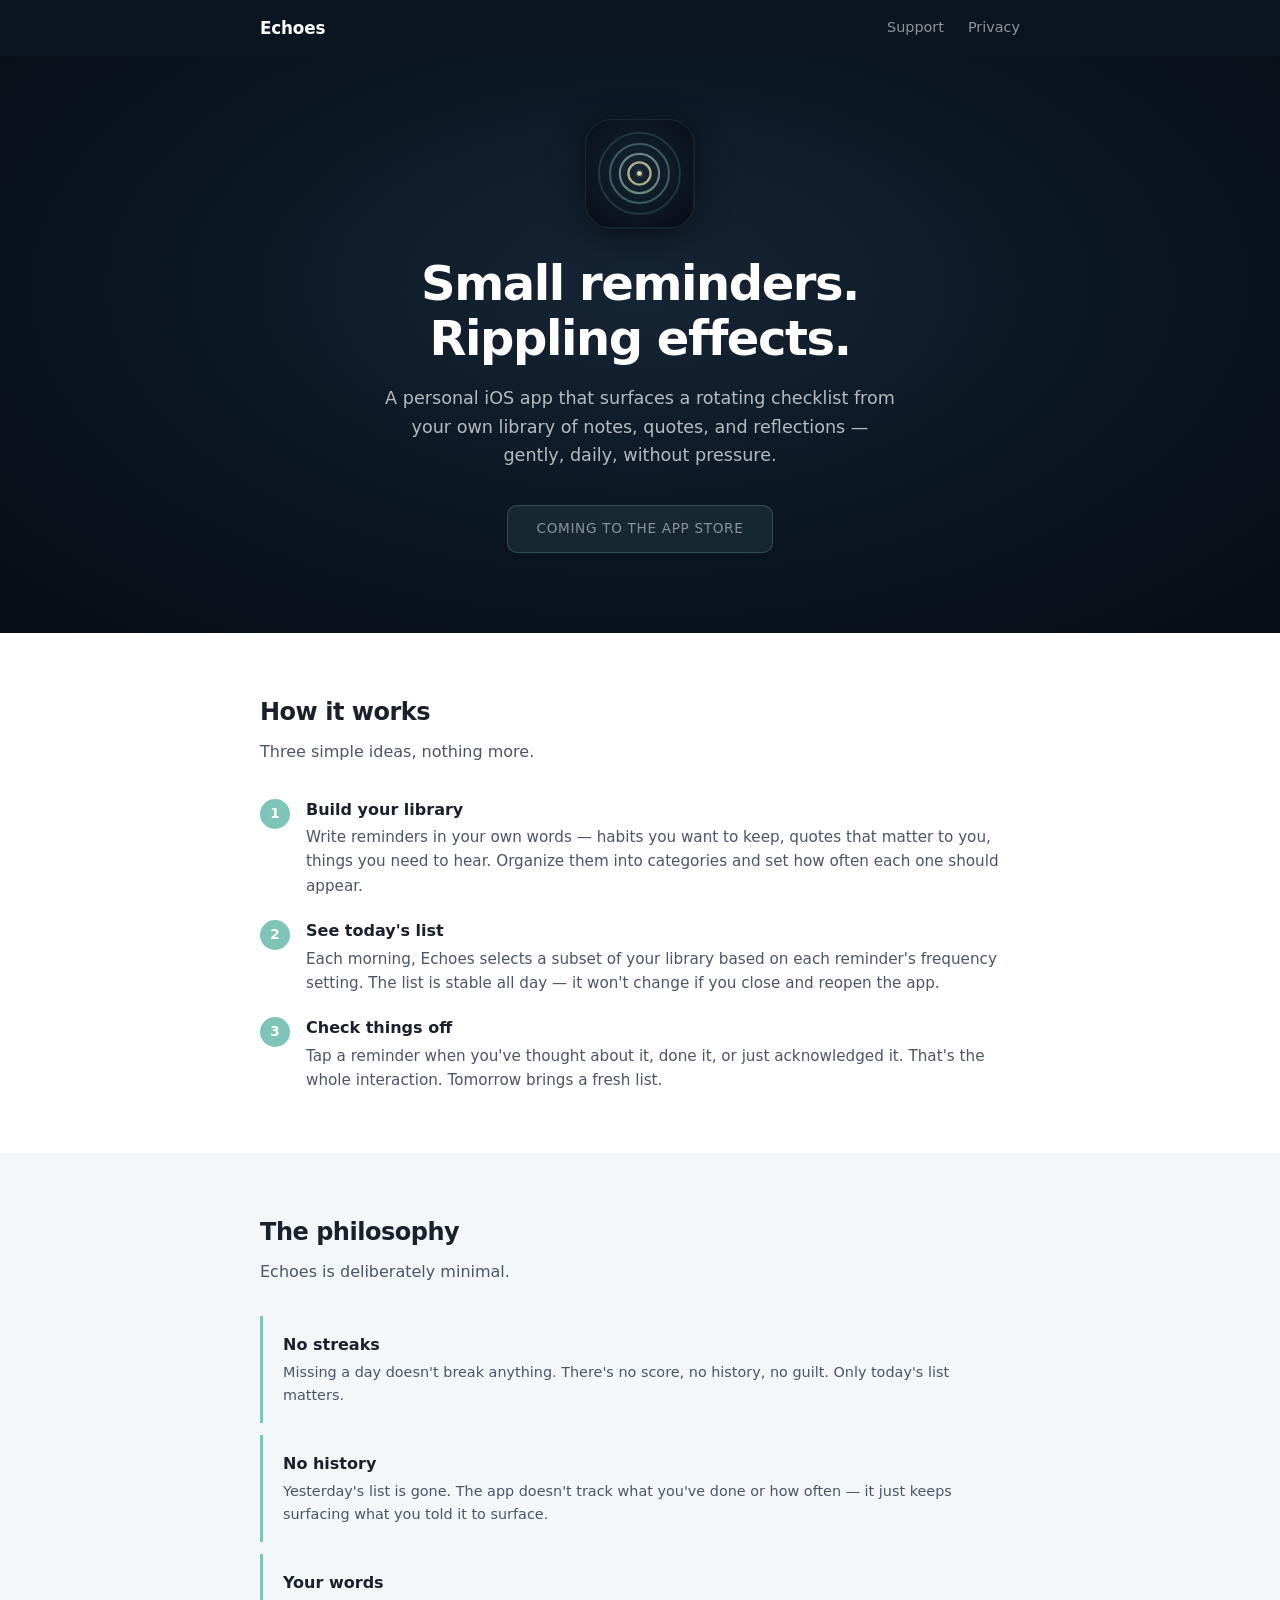
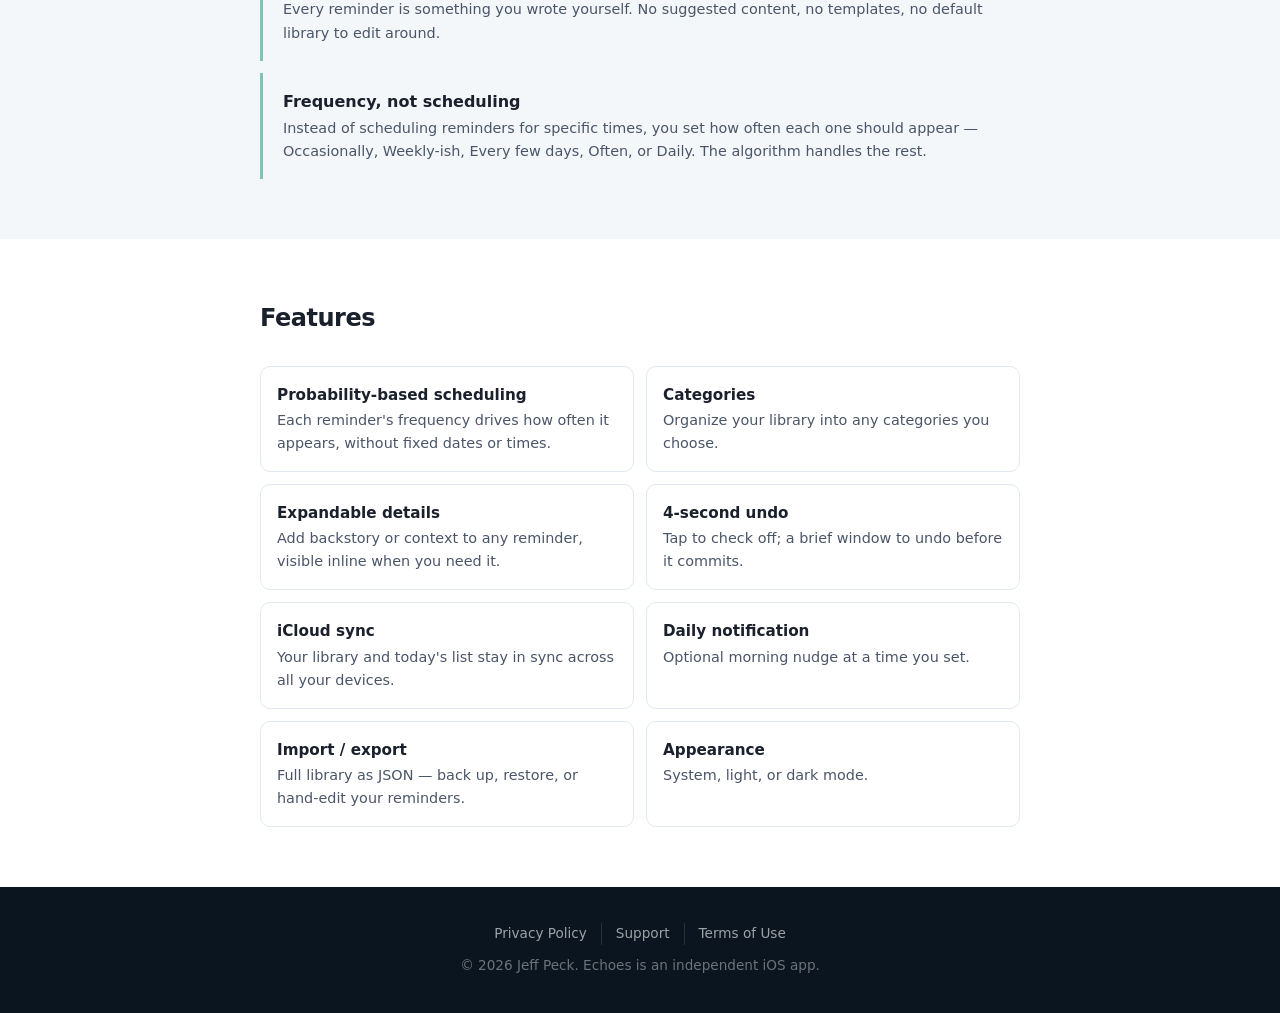
==== index.html @ 1e73c212 "Add icon; update palette to match icon colors" ====
<!DOCTYPE html>
<html lang="en">
<head>
    <meta charset="UTF-8">
    <meta name="viewport" content="width=device-width, initial-scale=1.0">
    <title>Echoes — Daily Reminders</title>
    <meta name="description" content="A personal iOS reminder app that surfaces a rotating checklist from your own library of notes, quotes, and reflections.">
    <link rel="icon" href="icon.svg" type="image/svg+xml">
    <link rel="stylesheet" href="style.css">
</head>
<body>

<nav class="site-nav">
    <div class="site-nav-inner">
        <a href="." class="logo">Echoes</a>
        <div class="nav-links">
            <a href="support/">Support</a>
            <a href="privacy/">Privacy</a>
        </div>
    </div>
</nav>

<div class="hero">
    <img src="icon.svg" alt="Echoes" class="hero-icon">
    <h1>Small reminders.<br>Rippling effects.</h1>
    <p>A personal iOS app that surfaces a rotating checklist from your own library of notes, quotes, and reflections — gently, daily, without pressure.</p>
    <span class="badge-placeholder">Coming to the App Store</span>
</div>

<div class="section">
    <div class="section-inner">
        <h2>How it works</h2>
        <p class="lead">Three simple ideas, nothing more.</p>
        <div class="steps">
            <div class="step">
                <div class="step-num">1</div>
                <div class="step-body">
                    <h3>Build your library</h3>
                    <p>Write reminders in your own words — habits you want to keep, quotes that matter to you, things you need to hear. Organize them into categories and set how often each one should appear.</p>
                </div>
            </div>
            <div class="step">
                <div class="step-num">2</div>
                <div class="step-body">
                    <h3>See today's list</h3>
                    <p>Each morning, Echoes selects a subset of your library based on each reminder's frequency setting. The list is stable all day — it won't change if you close and reopen the app.</p>
                </div>
            </div>
            <div class="step">
                <div class="step-num">3</div>
                <div class="step-body">
                    <h3>Check things off</h3>
                    <p>Tap a reminder when you've thought about it, done it, or just acknowledged it. That's the whole interaction. Tomorrow brings a fresh list.</p>
                </div>
            </div>
        </div>
    </div>
</div>

<div class="section section-alt">
    <div class="section-inner">
        <h2>The philosophy</h2>
        <p class="lead">Echoes is deliberately minimal.</p>
        <div class="principles">
            <div class="principle">
                <h3>No streaks</h3>
                <p>Missing a day doesn't break anything. There's no score, no history, no guilt. Only today's list matters.</p>
            </div>
            <div class="principle">
                <h3>No history</h3>
                <p>Yesterday's list is gone. The app doesn't track what you've done or how often — it just keeps surfacing what you told it to surface.</p>
            </div>
            <div class="principle">
                <h3>Your words</h3>
                <p>Every reminder is something you wrote yourself. No suggested content, no templates, no default library to edit around.</p>
            </div>
            <div class="principle">
                <h3>Frequency, not scheduling</h3>
                <p>Instead of scheduling reminders for specific times, you set how often each one should appear — Occasionally, Weekly-ish, Every few days, Often, or Daily. The algorithm handles the rest.</p>
            </div>
        </div>
    </div>
</div>

<div class="section">
    <div class="section-inner">
        <h2>Features</h2>
        <ul class="features">
            <li><strong>Probability-based scheduling</strong>Each reminder's frequency drives how often it appears, without fixed dates or times.</li>
            <li><strong>Categories</strong>Organize your library into any categories you choose.</li>
            <li><strong>Expandable details</strong>Add backstory or context to any reminder, visible inline when you need it.</li>
            <li><strong>4-second undo</strong>Tap to check off; a brief window to undo before it commits.</li>
            <li><strong>iCloud sync</strong>Your library and today's list stay in sync across all your devices.</li>
            <li><strong>Daily notification</strong>Optional morning nudge at a time you set.</li>
            <li><strong>Import / export</strong>Full library as JSON — back up, restore, or hand-edit your reminders.</li>
            <li><strong>Appearance</strong>System, light, or dark mode.</li>
        </ul>
    </div>
</div>

<footer>
    <div class="footer-links">
        <a href="privacy/">Privacy Policy</a>
        <a href="support/">Support</a>
        <a href="terms/">Terms of Use</a>
    </div>
    <p>&copy; 2026 Jeff Peck. Echoes is an independent iOS app.</p>
</footer>

</body>
</html>
---- style.css ----
*, *::before, *::after { box-sizing: border-box; margin: 0; padding: 0; }

:root {
    --bg: #ffffff;
    --bg-alt: #f4f7fa;
    --header-bg: #0a1520;
    --accent: #7EC4B8;
    --accent-dark: #5AADA0;
    --gold: #C8B87A;
    --text: #1a202c;
    --text-light: #4a5568;
    --text-muted: #718096;
    --border: #e2e8f0;
    --max-width: 760px;
}

body {
    font-family: -apple-system, BlinkMacSystemFont, 'Segoe UI', system-ui, sans-serif;
    color: var(--text);
    background: var(--bg);
    line-height: 1.6;
}

a { color: var(--accent-dark); text-decoration: none; }
a:hover { text-decoration: underline; }

/* Nav */
.site-nav {
    background: var(--header-bg);
    padding: 0 20px;
}
.site-nav-inner {
    display: flex;
    justify-content: space-between;
    align-items: center;
    max-width: var(--max-width);
    margin: 0 auto;
    height: 56px;
}
.site-nav .logo {
    color: #fff;
    font-weight: 700;
    font-size: 1.05rem;
    letter-spacing: -0.01em;
}
.site-nav .logo:hover { text-decoration: none; }
.nav-links { display: flex; gap: 24px; }
.nav-links a { color: rgba(255,255,255,0.55); font-size: 0.9rem; }
.nav-links a:hover { color: #fff; text-decoration: none; }

/* Hero */
.hero {
    background: radial-gradient(ellipse at 50% 40%, #162535 0%, #0a1520 55%, #070D16 100%);
    padding: 64px 20px 80px;
    text-align: center;
    color: #fff;
}
.hero-icon {
    width: 108px;
    height: 108px;
    border-radius: 24%;
    display: block;
    margin: 0 auto 28px;
    box-shadow: 0 8px 32px rgba(0,0,0,0.5), 0 0 0 1px rgba(126,196,184,0.12);
}
.hero h1 {
    font-size: clamp(2rem, 5vw, 3rem);
    font-weight: 800;
    line-height: 1.15;
    letter-spacing: -0.03em;
    margin-bottom: 18px;
}
.hero p {
    font-size: 1.1rem;
    color: rgba(255,255,255,0.7);
    max-width: 520px;
    margin: 0 auto 36px;
}
.badge-placeholder {
    display: inline-block;
    background: rgba(126,196,184,0.1);
    border: 1px solid rgba(126,196,184,0.25);
    border-radius: 10px;
    padding: 12px 28px;
    color: rgba(255,255,255,0.5);
    font-size: 0.85rem;
    letter-spacing: 0.05em;
    text-transform: uppercase;
}

/* Sections */
.section { padding: 60px 20px; }
.section-alt { background: var(--bg-alt); }
.section-inner { max-width: var(--max-width); margin: 0 auto; }
.section h2 {
    font-size: 1.5rem;
    font-weight: 700;
    letter-spacing: -0.02em;
    margin-bottom: 8px;
}
.section .lead {
    color: var(--text-light);
    margin-bottom: 32px;
    max-width: 540px;
}

/* Steps */
.steps { display: flex; flex-direction: column; gap: 20px; }
.step { display: flex; gap: 16px; align-items: flex-start; }
.step-num {
    flex-shrink: 0;
    width: 30px;
    height: 30px;
    border-radius: 50%;
    background: var(--accent);
    color: #fff;
    display: flex;
    align-items: center;
    justify-content: center;
    font-weight: 700;
    font-size: 0.85rem;
    margin-top: 2px;
}
.step-body h3 { font-size: 1rem; font-weight: 600; margin-bottom: 3px; }
.step-body p { color: var(--text-light); font-size: 0.95rem; margin: 0; }

/* Features grid */
.features {
    list-style: none;
    display: grid;
    grid-template-columns: 1fr 1fr;
    gap: 12px;
    margin-top: 28px;
}
@media (max-width: 500px) { .features { grid-template-columns: 1fr; } }
.features li {
    padding: 16px;
    background: var(--bg);
    border: 1px solid var(--border);
    border-radius: 10px;
    font-size: 0.9rem;
    color: var(--text-light);
}
.features li strong { display: block; color: var(--text); margin-bottom: 2px; font-size: 0.95rem; }

/* Principles */
.principles { display: flex; flex-direction: column; gap: 12px; margin-top: 28px; }
.principle {
    padding: 16px 20px;
    border-left: 3px solid var(--accent);
    background: var(--bg);
    border-radius: 0 8px 8px 0;
}
.section-alt .principle { background: var(--bg-alt); }
.principle h3 { font-size: 1rem; font-weight: 600; margin-bottom: 3px; }
.principle p { margin: 0; color: var(--text-light); font-size: 0.9rem; }

/* Footer */
footer {
    background: var(--header-bg);
    color: rgba(255,255,255,0.4);
    padding: 36px 20px;
    text-align: center;
    font-size: 0.85rem;
}
.footer-links { margin-bottom: 10px; display: flex; justify-content: center; flex-wrap: wrap; gap: 0; }
.footer-links a { color: rgba(255,255,255,0.6); padding: 0 14px; }
.footer-links a + a { border-left: 1px solid rgba(255,255,255,0.12); }
.footer-links a:hover { color: #fff; text-decoration: none; }

/* Prose (privacy / support / terms pages) */
.prose {
    max-width: var(--max-width);
    margin: 0 auto;
    padding: 52px 20px 64px;
}
.prose h1 {
    font-size: 2rem;
    font-weight: 800;
    letter-spacing: -0.03em;
    margin-bottom: 6px;
}
.prose .meta {
    color: var(--text-muted);
    font-size: 0.875rem;
    margin-bottom: 44px;
    padding-bottom: 20px;
    border-bottom: 1px solid var(--border);
}
.prose h2 {
    font-size: 1.15rem;
    font-weight: 700;
    margin: 36px 0 10px;
    letter-spacing: -0.01em;
}
.prose p { color: var(--text-light); margin-bottom: 14px; }
.prose ul {
    color: var(--text-light);
    padding-left: 22px;
    margin-bottom: 14px;
}
.prose li { margin-bottom: 6px; }
.prose a { color: var(--accent-dark); }
.prose strong { color: var(--text); }
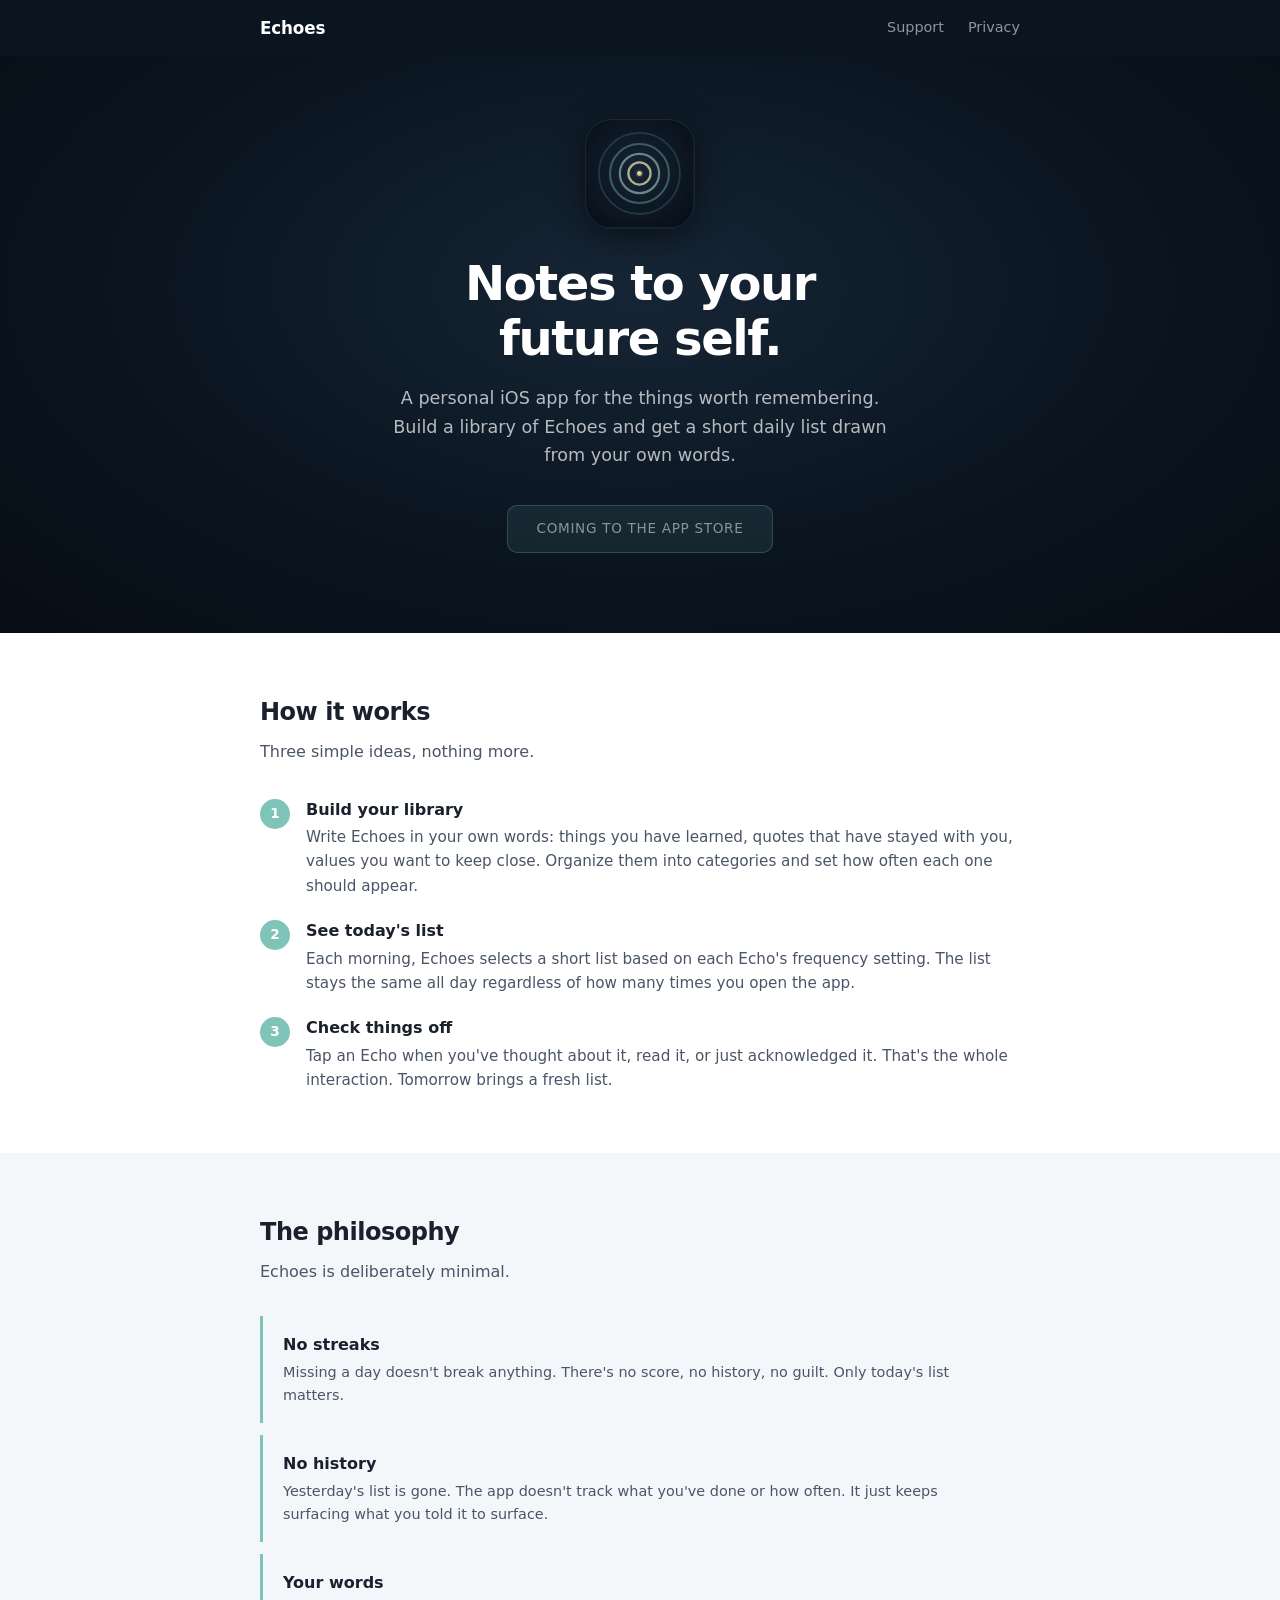
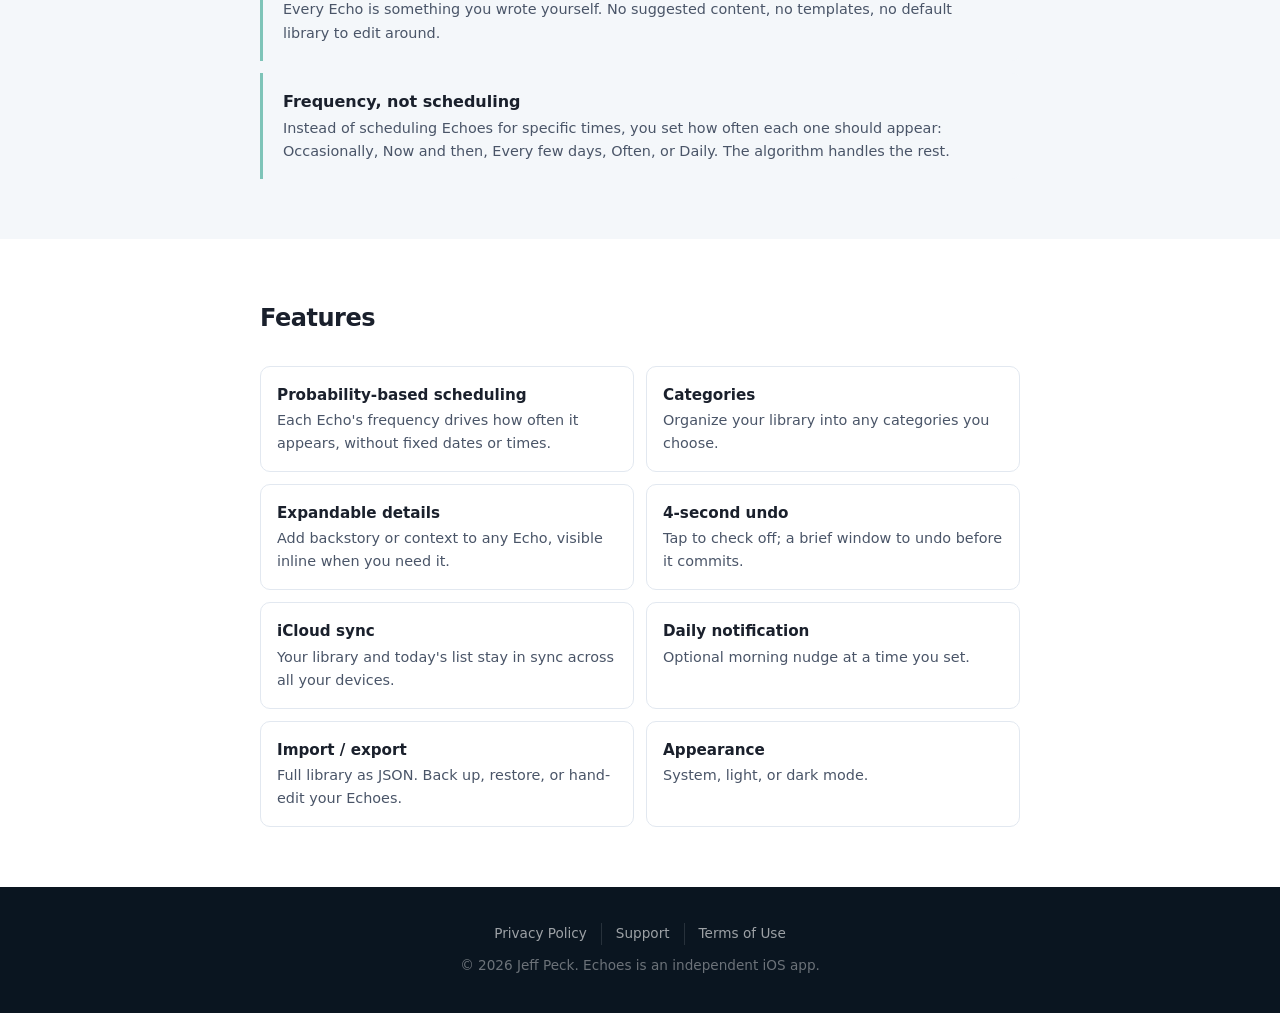
==== commit b97ae96c: "copy: update terminology and voice throughout site Renames Reminder/Reminders to Echo/Echoes across " ====
--- a/index.html
+++ b/index.html
@@ -3,8 +3,8 @@
 <head>
     <meta charset="UTF-8">
     <meta name="viewport" content="width=device-width, initial-scale=1.0">
-    <title>Echoes — Daily Reminders</title>
-    <meta name="description" content="A personal iOS reminder app that surfaces a rotating checklist from your own library of notes, quotes, and reflections.">
+    <title>Echoes for iOS</title>
+    <meta name="description" content="A personal iOS app for the things worth remembering. Build a library of Echoes and get a short daily list drawn from your own words.">
     <link rel="icon" href="icon.svg" type="image/svg+xml">
     <link rel="stylesheet" href="style.css">
 </head>
@@ -21,9 +21,9 @@
 </nav>
 
 <div class="hero">
-    <img src="icon.svg" alt="Echoes" class="hero-icon">
-    <h1>Small reminders.<br>Rippling effects.</h1>
-    <p>A personal iOS app that surfaces a rotating checklist from your own library of notes, quotes, and reflections — gently, daily, without pressure.</p>
+    <img src="icon.svg" alt="Echoes" class="hero-icon" width="108" height="108">
+    <h1>Notes to your<br>future self.</h1>
+    <p>A personal iOS app for the things worth remembering. Build a library of Echoes and get a short daily list drawn from your own words.</p>
     <span class="badge-placeholder">Coming to the App Store</span>
 </div>
 
@@ -36,21 +36,21 @@
                 <div class="step-num">1</div>
                 <div class="step-body">
                     <h3>Build your library</h3>
-                    <p>Write reminders in your own words — habits you want to keep, quotes that matter to you, things you need to hear. Organize them into categories and set how often each one should appear.</p>
+                    <p>Write Echoes in your own words: things you have learned, quotes that have stayed with you, values you want to keep close. Organize them into categories and set how often each one should appear.</p>
                 </div>
             </div>
             <div class="step">
                 <div class="step-num">2</div>
                 <div class="step-body">
                     <h3>See today's list</h3>
-                    <p>Each morning, Echoes selects a subset of your library based on each reminder's frequency setting. The list is stable all day — it won't change if you close and reopen the app.</p>
+                    <p>Each morning, Echoes selects a short list based on each Echo's frequency setting. The list stays the same all day regardless of how many times you open the app.</p>
                 </div>
             </div>
             <div class="step">
                 <div class="step-num">3</div>
                 <div class="step-body">
                     <h3>Check things off</h3>
-                    <p>Tap a reminder when you've thought about it, done it, or just acknowledged it. That's the whole interaction. Tomorrow brings a fresh list.</p>
+                    <p>Tap an Echo when you've thought about it, read it, or just acknowledged it. That's the whole interaction. Tomorrow brings a fresh list.</p>
                 </div>
             </div>
         </div>
@@ -68,15 +68,15 @@
             </div>
             <div class="principle">
                 <h3>No history</h3>
-                <p>Yesterday's list is gone. The app doesn't track what you've done or how often — it just keeps surfacing what you told it to surface.</p>
+                <p>Yesterday's list is gone. The app doesn't track what you've done or how often. It just keeps surfacing what you told it to surface.</p>
             </div>
             <div class="principle">
                 <h3>Your words</h3>
-                <p>Every reminder is something you wrote yourself. No suggested content, no templates, no default library to edit around.</p>
+                <p>Every Echo is something you wrote yourself. No suggested content, no templates, no default library to edit around.</p>
             </div>
             <div class="principle">
                 <h3>Frequency, not scheduling</h3>
-                <p>Instead of scheduling reminders for specific times, you set how often each one should appear — Occasionally, Weekly-ish, Every few days, Often, or Daily. The algorithm handles the rest.</p>
+                <p>Instead of scheduling Echoes for specific times, you set how often each one should appear: Occasionally, Now and then, Every few days, Often, or Daily. The algorithm handles the rest.</p>
             </div>
         </div>
     </div>
@@ -86,13 +86,13 @@
     <div class="section-inner">
         <h2>Features</h2>
         <ul class="features">
-            <li><strong>Probability-based scheduling</strong>Each reminder's frequency drives how often it appears, without fixed dates or times.</li>
+            <li><strong>Probability-based scheduling</strong>Each Echo's frequency drives how often it appears, without fixed dates or times.</li>
             <li><strong>Categories</strong>Organize your library into any categories you choose.</li>
-            <li><strong>Expandable details</strong>Add backstory or context to any reminder, visible inline when you need it.</li>
+            <li><strong>Expandable details</strong>Add backstory or context to any Echo, visible inline when you need it.</li>
             <li><strong>4-second undo</strong>Tap to check off; a brief window to undo before it commits.</li>
             <li><strong>iCloud sync</strong>Your library and today's list stay in sync across all your devices.</li>
             <li><strong>Daily notification</strong>Optional morning nudge at a time you set.</li>
-            <li><strong>Import / export</strong>Full library as JSON — back up, restore, or hand-edit your reminders.</li>
+            <li><strong>Import / export</strong>Full library as JSON. Back up, restore, or hand-edit your Echoes.</li>
             <li><strong>Appearance</strong>System, light, or dark mode.</li>
         </ul>
     </div>
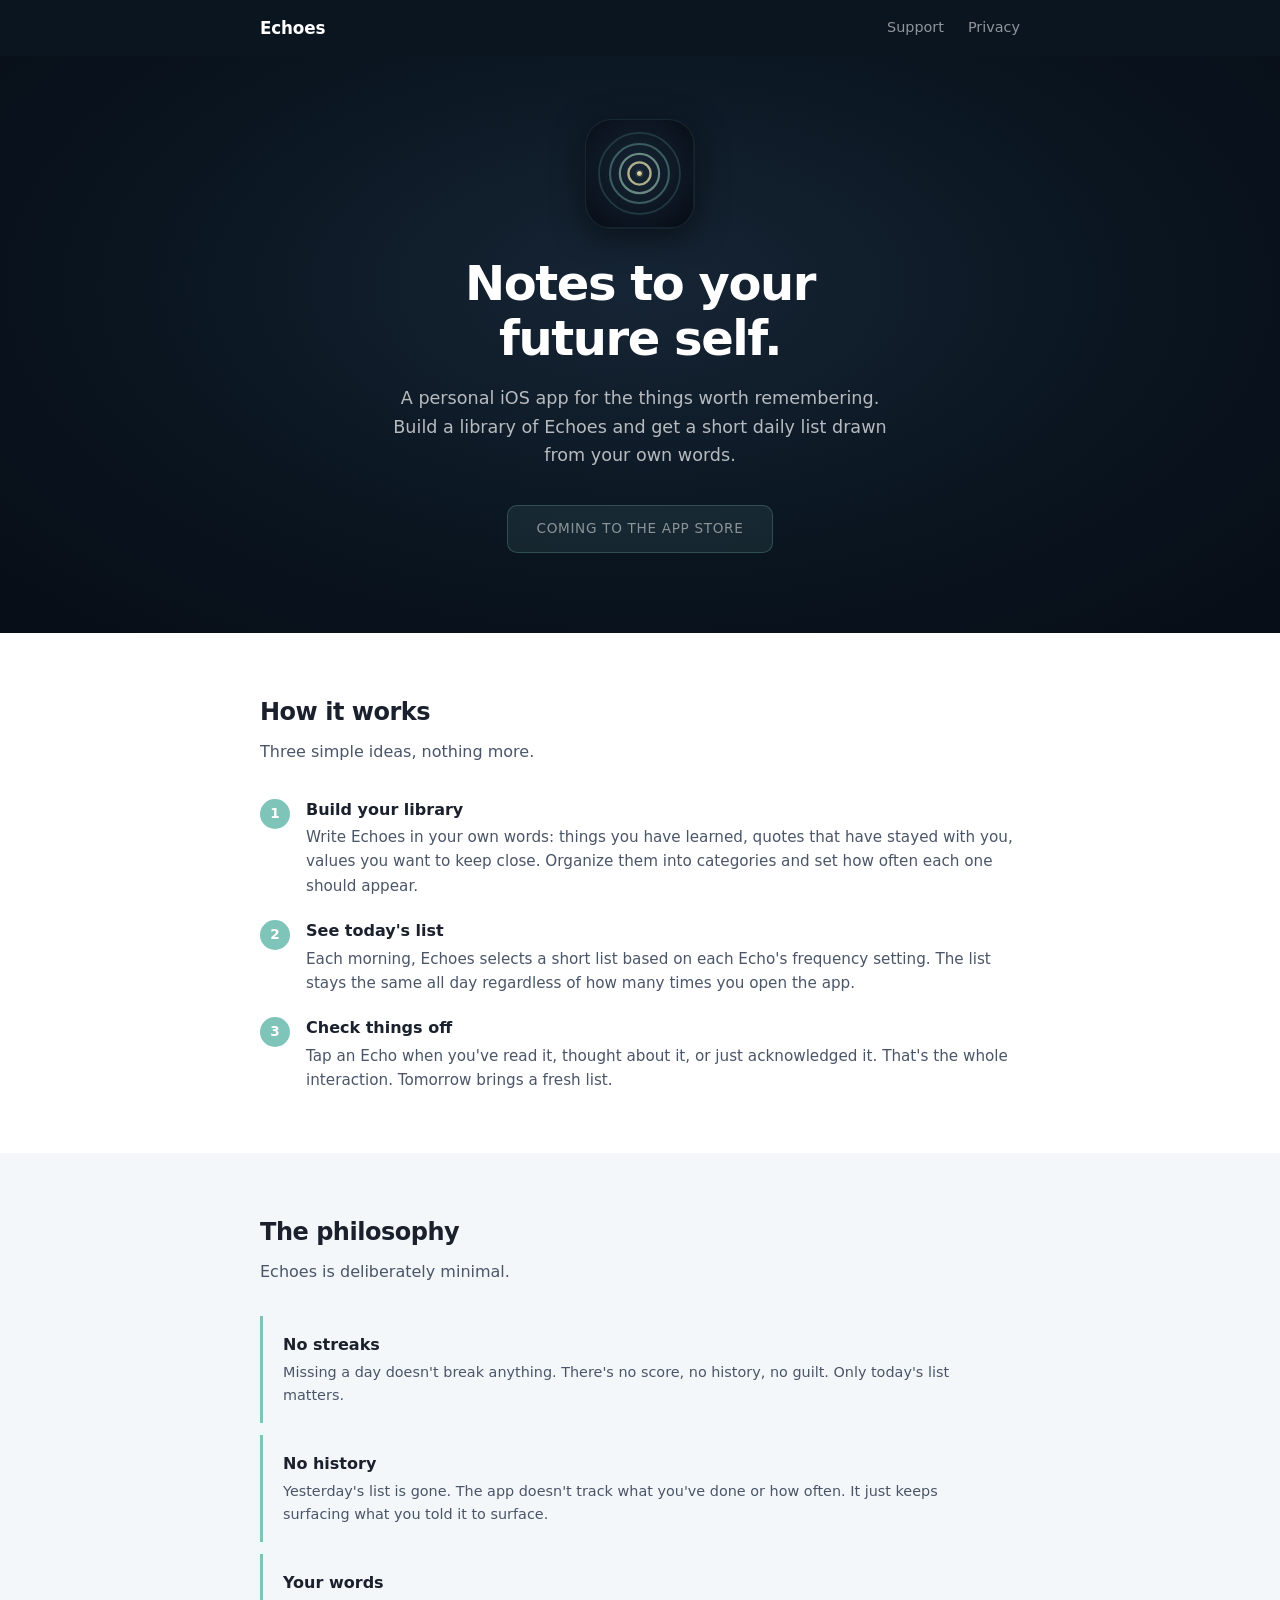
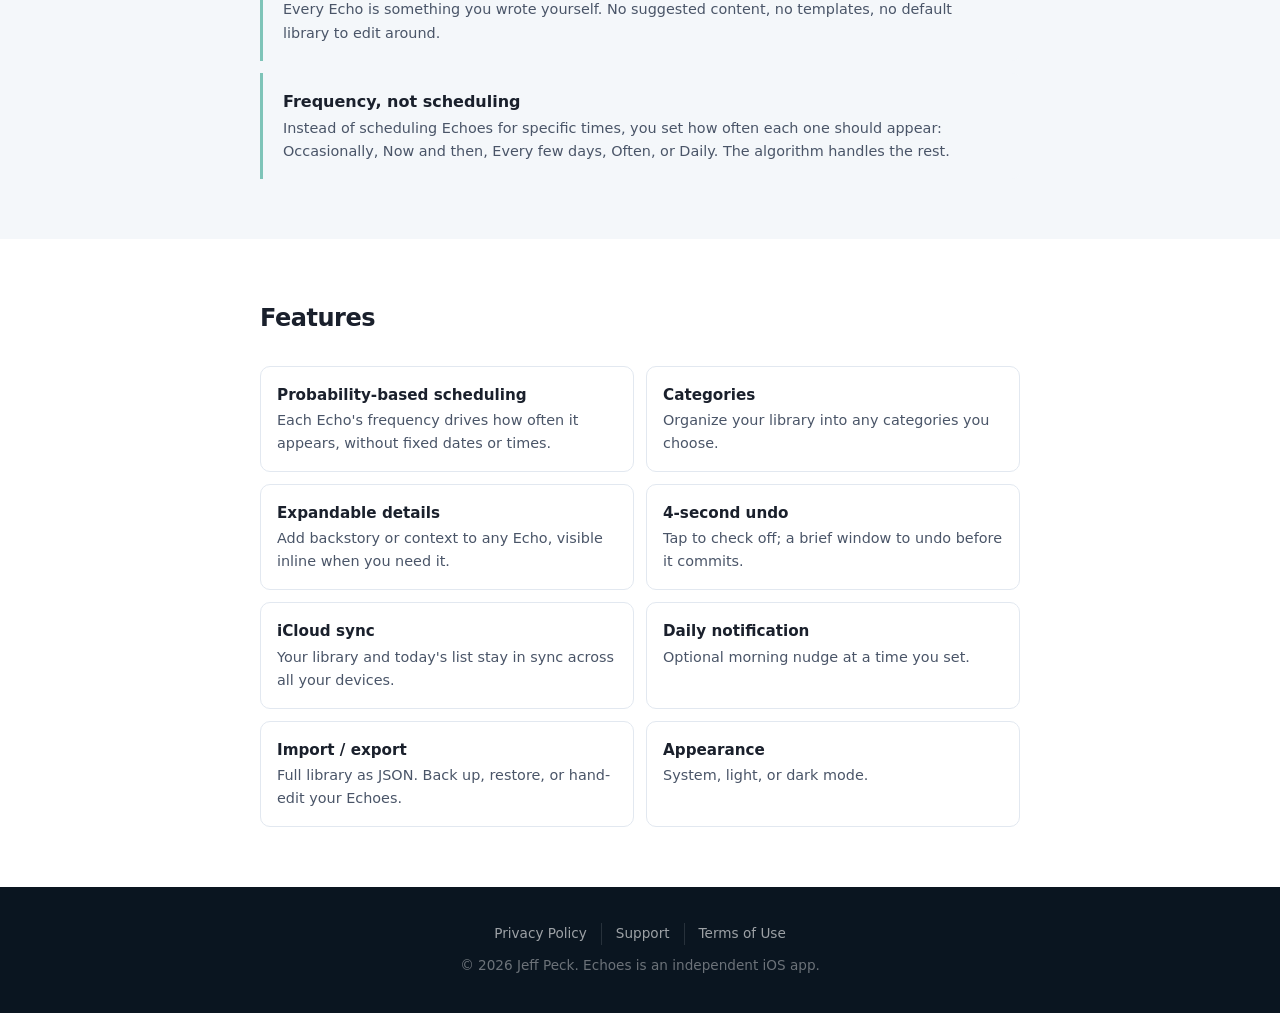
==== commit 85293a60: "copy: reorder step 3 actions from most to least Co-Authored-By: Claude Sonnet 4.6 <noreply@anthropic" ====
--- a/index.html
+++ b/index.html
@@ -50,7 +50,7 @@
                 <div class="step-num">3</div>
                 <div class="step-body">
                     <h3>Check things off</h3>
-                    <p>Tap an Echo when you've thought about it, read it, or just acknowledged it. That's the whole interaction. Tomorrow brings a fresh list.</p>
+                    <p>Tap an Echo when you've read it, thought about it, or just acknowledged it. That's the whole interaction. Tomorrow brings a fresh list.</p>
                 </div>
             </div>
         </div>
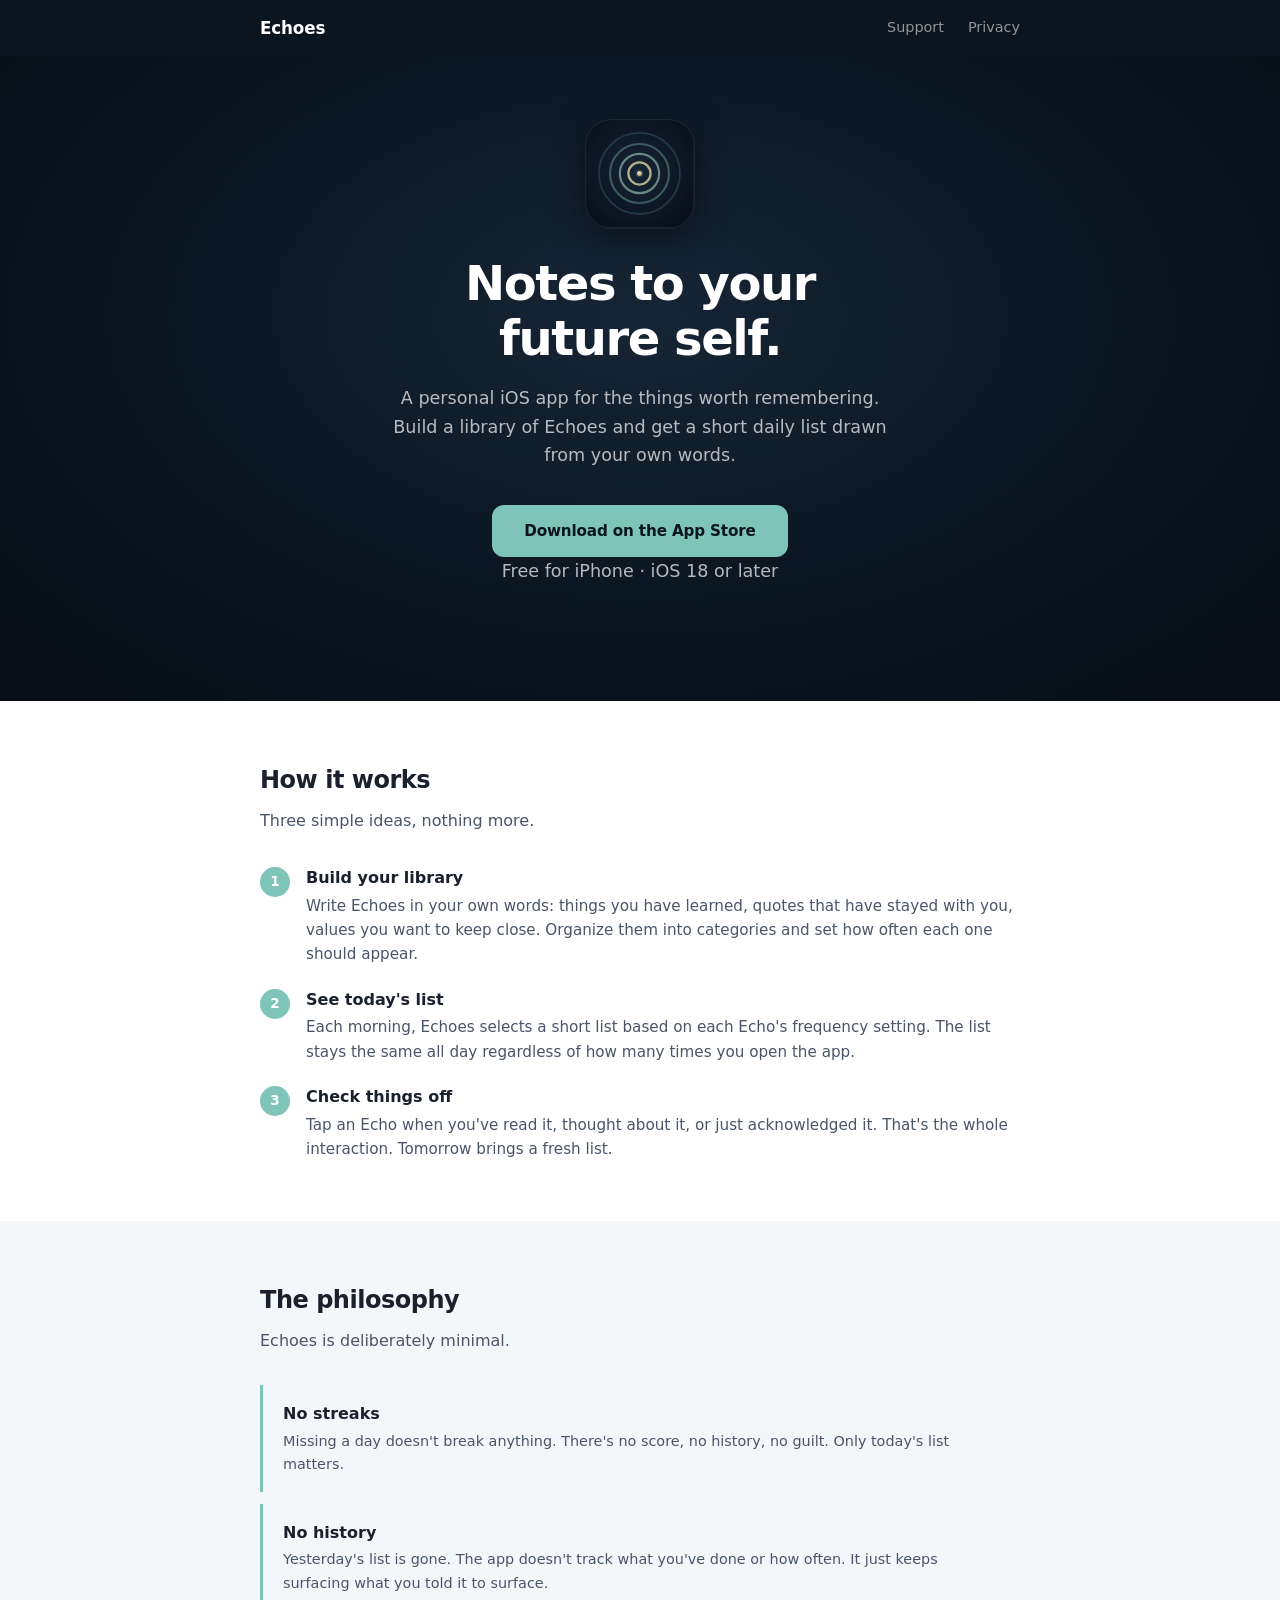
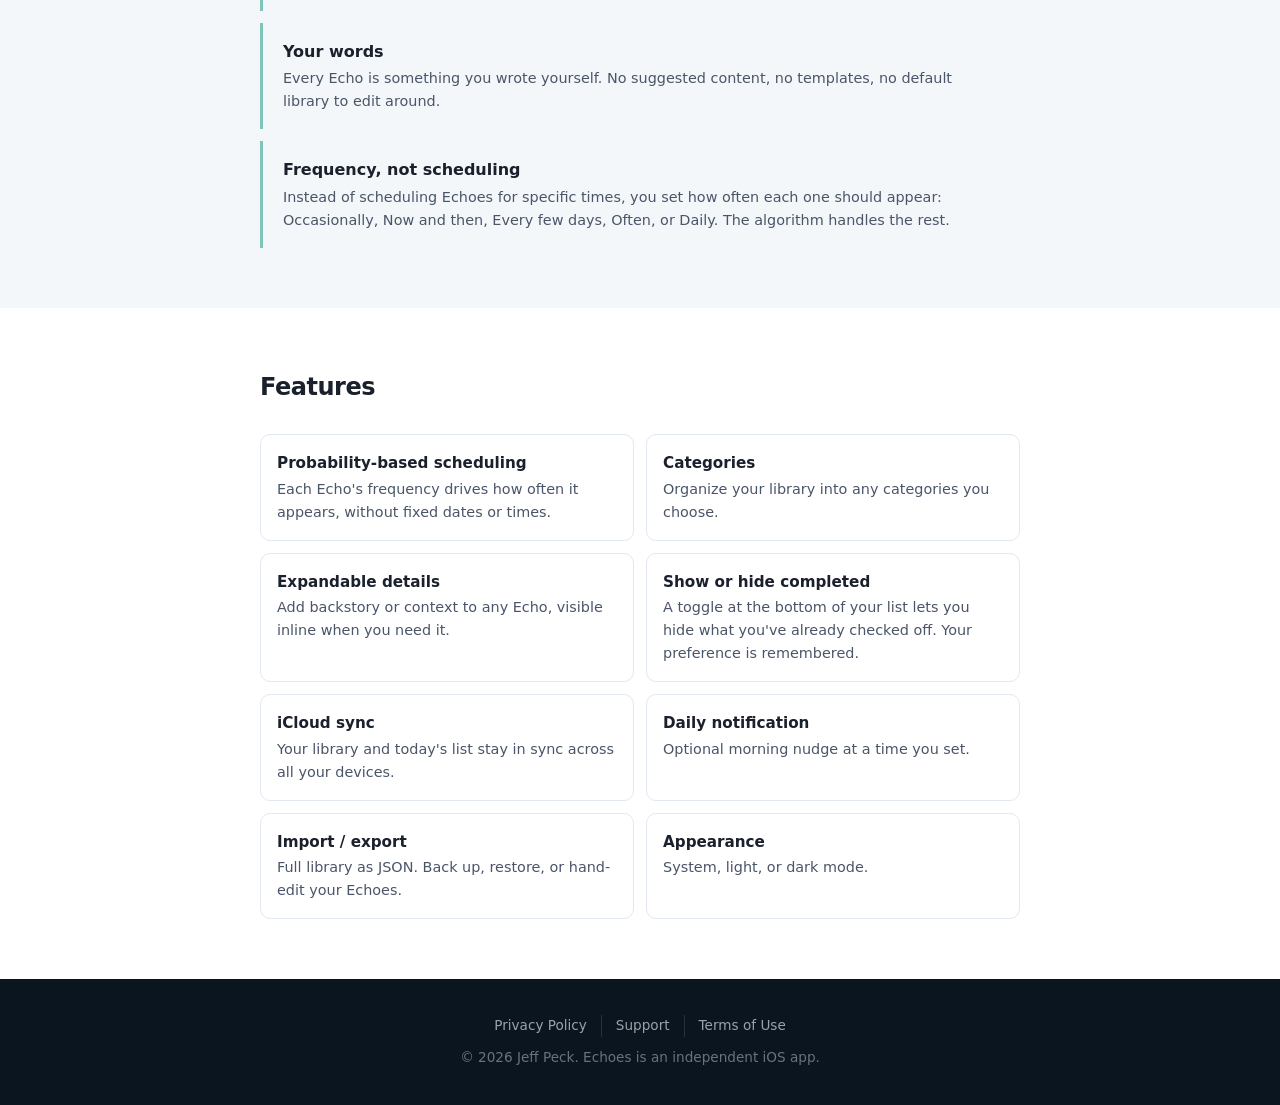
==== commit f76bb496: "feat: add App Store link, iOS 18+ requirement, update features for v1.1 Replaces "Coming to the App " ====
--- a/index.html
+++ b/index.html
@@ -24,7 +24,8 @@
     <img src="icon.svg" alt="Echoes" class="hero-icon" width="108" height="108">
     <h1>Notes to your<br>future self.</h1>
     <p>A personal iOS app for the things worth remembering. Build a library of Echoes and get a short daily list drawn from your own words.</p>
-    <span class="badge-placeholder">Coming to the App Store</span>
+    <a href="https://apps.apple.com/us/app/echoes-daily/id6764227814" class="appstore-btn" target="_blank" rel="noopener">Download on the App Store</a>
+    <p class="hero-note">Free for iPhone &middot; iOS 18 or later</p>
 </div>
 
 <div class="section">
@@ -89,7 +90,7 @@
             <li><strong>Probability-based scheduling</strong>Each Echo's frequency drives how often it appears, without fixed dates or times.</li>
             <li><strong>Categories</strong>Organize your library into any categories you choose.</li>
             <li><strong>Expandable details</strong>Add backstory or context to any Echo, visible inline when you need it.</li>
-            <li><strong>4-second undo</strong>Tap to check off; a brief window to undo before it commits.</li>
+            <li><strong>Show or hide completed</strong>A toggle at the bottom of your list lets you hide what you've already checked off. Your preference is remembered.</li>
             <li><strong>iCloud sync</strong>Your library and today's list stay in sync across all your devices.</li>
             <li><strong>Daily notification</strong>Optional morning nudge at a time you set.</li>
             <li><strong>Import / export</strong>Full library as JSON. Back up, restore, or hand-edit your Echoes.</li>
--- a/style.css
+++ b/style.css
@@ -76,16 +76,28 @@
     max-width: 520px;
     margin: 0 auto 36px;
 }
-.badge-placeholder {
+.appstore-btn {
     display: inline-block;
-    background: rgba(126,196,184,0.1);
-    border: 1px solid rgba(126,196,184,0.25);
-    border-radius: 10px;
-    padding: 12px 28px;
-    color: rgba(255,255,255,0.5);
-    font-size: 0.85rem;
-    letter-spacing: 0.05em;
-    text-transform: uppercase;
+    background: var(--accent);
+    color: #0a1520;
+    font-weight: 700;
+    font-size: 0.95rem;
+    padding: 14px 32px;
+    border-radius: 12px;
+    letter-spacing: -0.01em;
+    transition: background 0.15s, transform 0.1s;
+    text-decoration: none;
+}
+.appstore-btn:hover {
+    background: #9EDAD0;
+    text-decoration: none;
+    transform: translateY(-1px);
+}
+.hero-note {
+    margin-top: 12px;
+    font-size: 0.8rem;
+    color: rgba(255,255,255,0.35);
+    margin-bottom: 0;
 }
 
 /* Sections */
@@ -202,3 +214,51 @@
 .prose li { margin-bottom: 6px; }
 .prose a { color: var(--accent-dark); }
 .prose strong { color: var(--text); }
+.prose h3 {
+    font-size: 1rem;
+    font-weight: 700;
+    margin: 28px 0 8px;
+    letter-spacing: -0.01em;
+}
+
+/* Contact form */
+.contact-form { margin-top: 32px; }
+.contact-form .field { margin-bottom: 16px; }
+.contact-form label {
+    display: block;
+    font-size: 0.875rem;
+    font-weight: 600;
+    color: var(--text);
+    margin-bottom: 6px;
+}
+.contact-form input,
+.contact-form textarea {
+    width: 100%;
+    padding: 10px 12px;
+    border: 1px solid var(--border);
+    border-radius: 8px;
+    font-family: inherit;
+    font-size: 0.95rem;
+    color: var(--text);
+    background: var(--bg);
+    transition: border-color 0.15s;
+}
+.contact-form input:focus,
+.contact-form textarea:focus {
+    outline: none;
+    border-color: var(--accent);
+}
+.contact-form textarea { resize: vertical; min-height: 120px; }
+.contact-form button {
+    padding: 10px 24px;
+    background: var(--accent);
+    color: #fff;
+    border: none;
+    border-radius: 8px;
+    font-family: inherit;
+    font-size: 0.95rem;
+    font-weight: 600;
+    cursor: pointer;
+    transition: background 0.15s;
+}
+.contact-form button:hover { background: var(--accent-dark); }
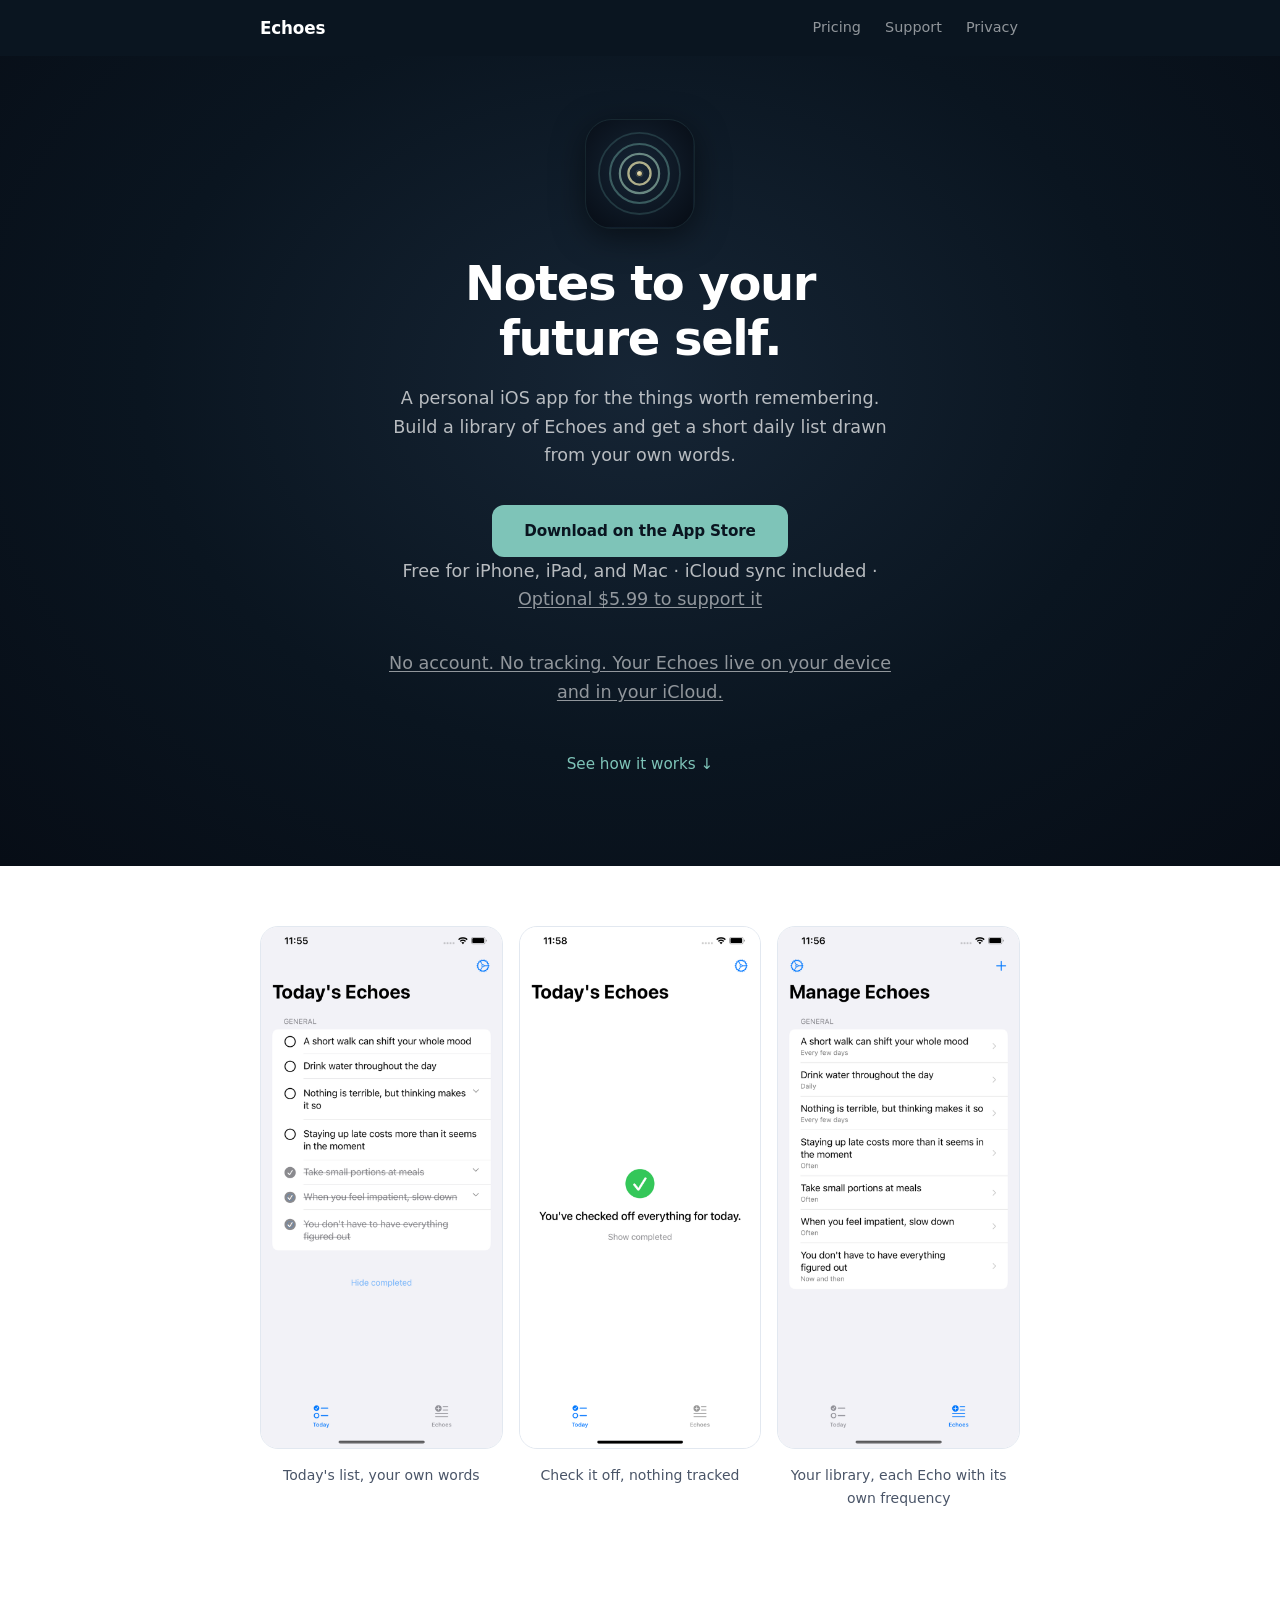
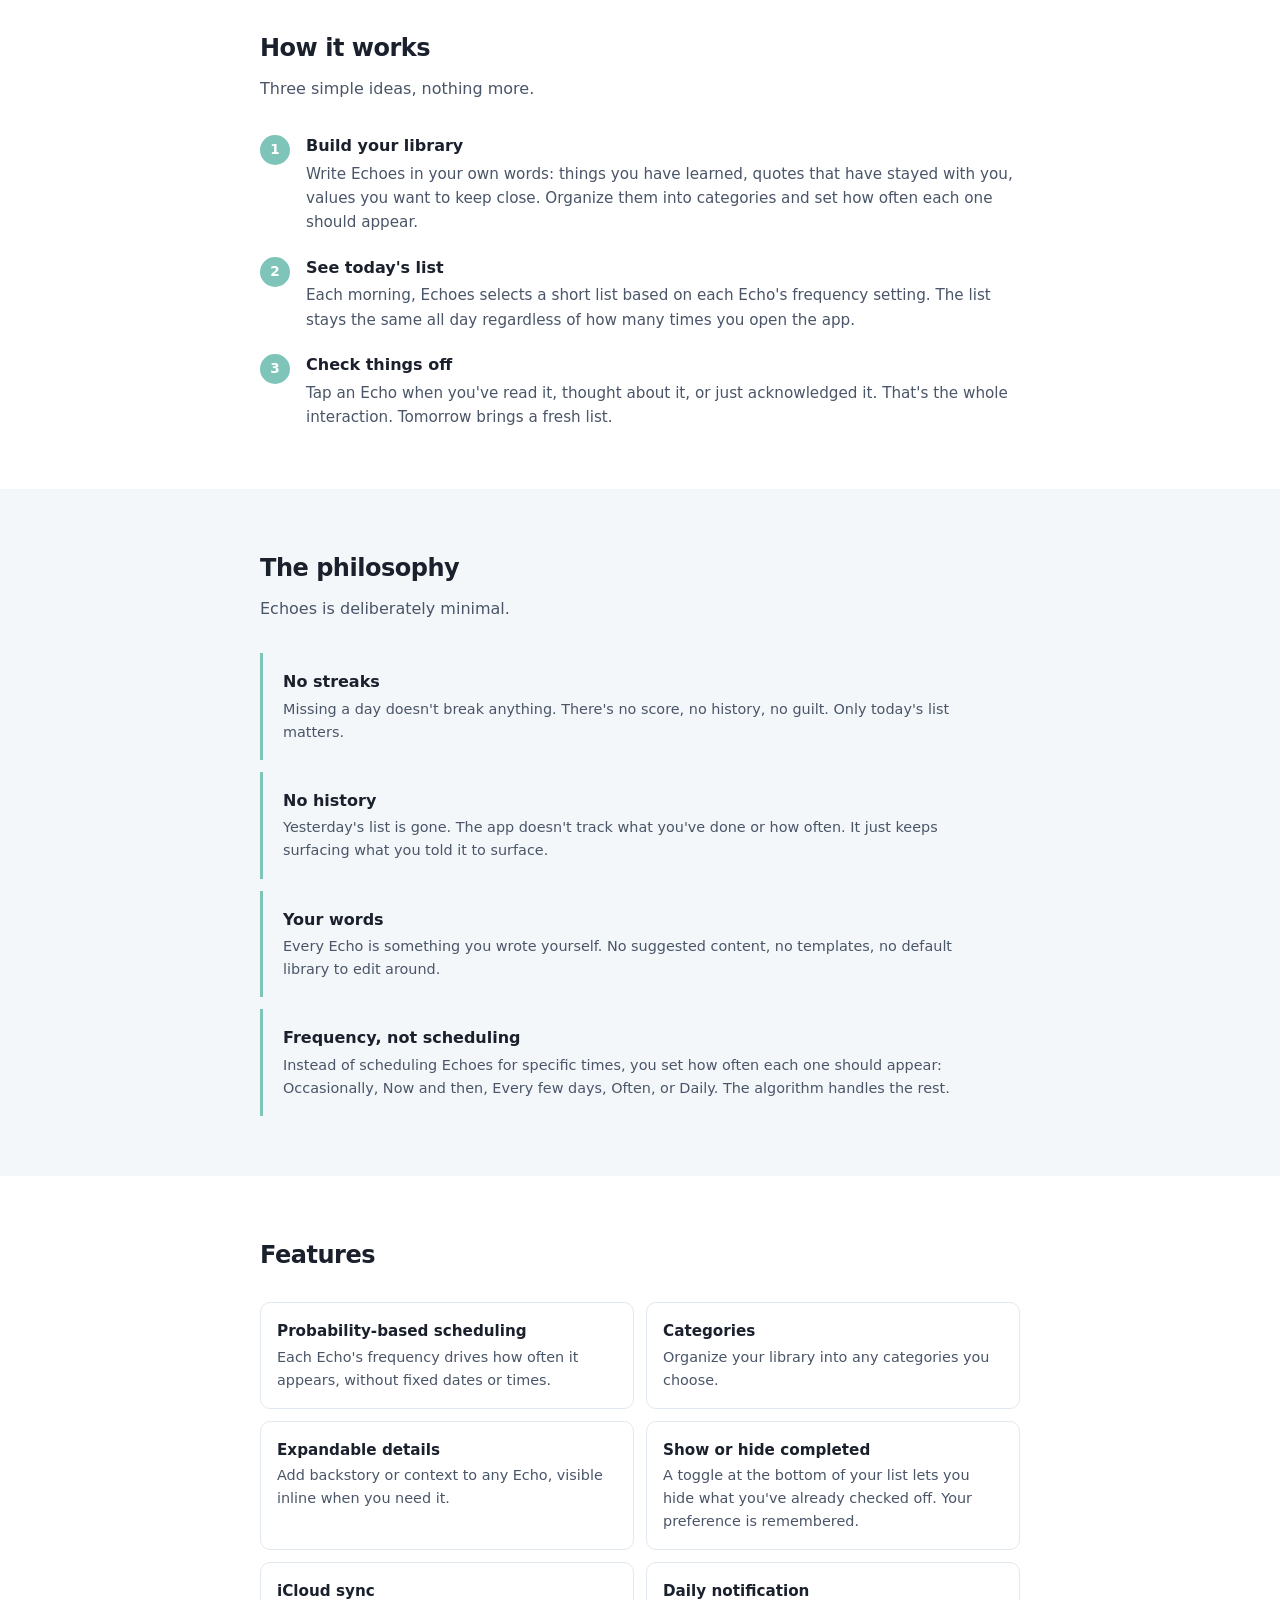
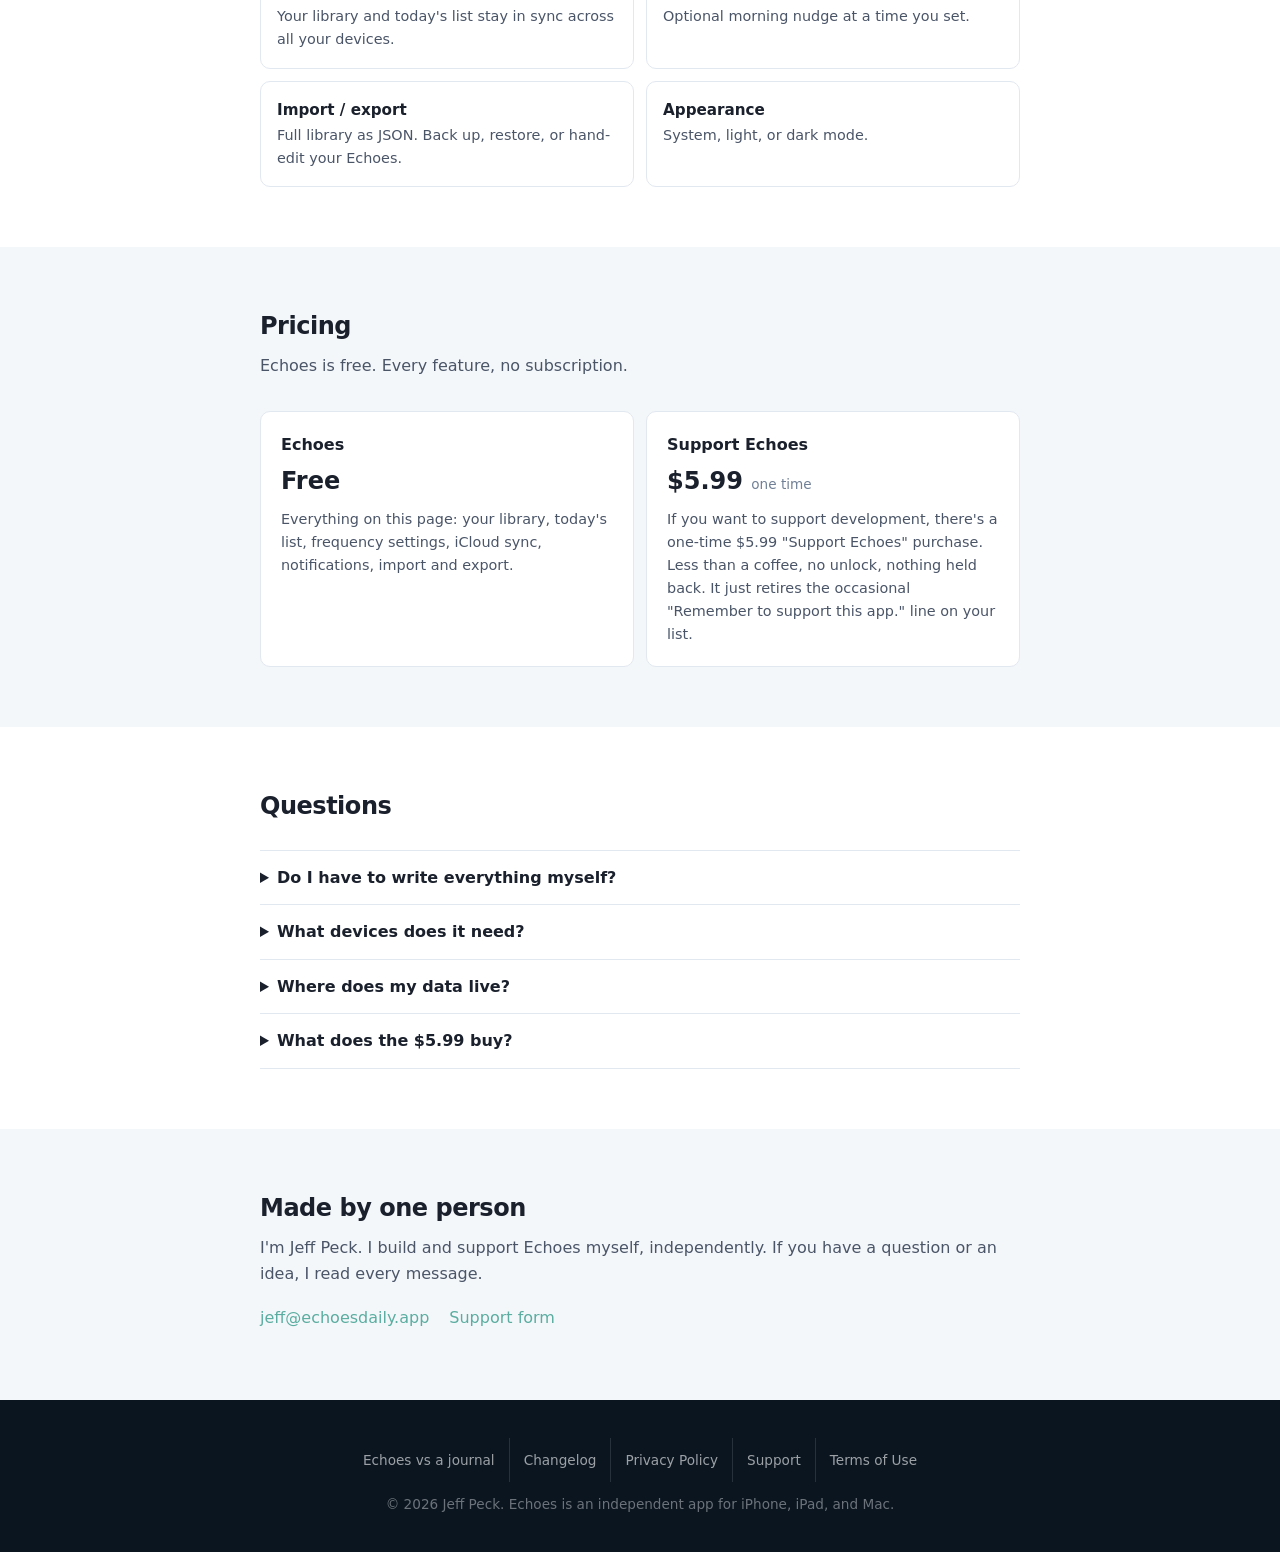
==== commit 477e7547: "Apply site audit fixes: pricing, screenshots, FAQ, SEO plumbing - Add screenshot section, pricing se" ====
--- a/index.html
+++ b/index.html
@@ -3,10 +3,78 @@
 <head>
     <meta charset="UTF-8">
     <meta name="viewport" content="width=device-width, initial-scale=1.0">
-    <title>Echoes for iOS</title>
-    <meta name="description" content="A personal iOS app for the things worth remembering. Build a library of Echoes and get a short daily list drawn from your own words.">
+    <title>Echoes Daily - Notes to your future self, a daily reminder app</title>
+    <meta name="description" content="A personal app for iPhone, iPad, and Mac for the things worth remembering. Build a library of Echoes and get a short daily list drawn from your own words.">
+    <link rel="canonical" href="https://echoesdaily.app/">
     <link rel="icon" href="icon.svg" type="image/svg+xml">
     <link rel="stylesheet" href="style.css">
+
+    <meta property="og:type" content="website">
+    <meta property="og:site_name" content="Echoes Daily">
+    <meta property="og:title" content="Echoes Daily - Notes to your future self">
+    <meta property="og:description" content="A personal library for the things worth remembering. Check in daily with a short list drawn from your own words. No streaks, no score, no guilt.">
+    <meta property="og:url" content="https://echoesdaily.app/">
+    <meta property="og:image" content="https://echoesdaily.app/og-image.png">
+    <meta property="og:image:alt" content="The Echoes app icon">
+    <meta name="twitter:card" content="summary">
+    <meta name="twitter:title" content="Echoes Daily - Notes to your future self">
+    <meta name="twitter:description" content="A personal library for the things worth remembering. Check in daily with a short list drawn from your own words.">
+    <meta name="twitter:image" content="https://echoesdaily.app/og-image.png">
+
+    <script type="application/ld+json">
+    {
+        "@context": "https://schema.org",
+        "@graph": [
+            {
+                "@type": "Organization",
+                "name": "Echoes Daily",
+                "url": "https://echoesdaily.app/",
+                "logo": "https://echoesdaily.app/og-image.png",
+                "founder": { "@type": "Person", "name": "Jeff Peck" }
+            },
+            {
+                "@type": "SoftwareApplication",
+                "name": "Echoes Daily",
+                "description": "A personal library for the things worth remembering. Check in daily with a short list drawn from your own words.",
+                "applicationCategory": "LifestyleApplication",
+                "operatingSystem": "iOS 18.6 or later, iPadOS 18.6 or later, macOS on Apple silicon",
+                "url": "https://echoesdaily.app/",
+                "downloadUrl": "https://apps.apple.com/us/app/echoes-daily/id6764227814",
+                "image": "https://echoesdaily.app/og-image.png",
+                "author": { "@type": "Person", "name": "Jeff Peck" },
+                "offers": [
+                    { "@type": "Offer", "name": "Echoes", "price": "0", "priceCurrency": "USD" },
+                    { "@type": "Offer", "name": "Support Echoes (optional one-time purchase)", "price": "5.99", "priceCurrency": "USD" }
+                ]
+            },
+            {
+                "@type": "FAQPage",
+                "mainEntity": [
+                    {
+                        "@type": "Question",
+                        "name": "Do I have to write everything myself?",
+                        "acceptedAnswer": { "@type": "Answer", "text": "Yes, and that's the point. Every Echo is something you wrote yourself: things you have learned, quotes that have stayed with you, values you want to keep close. There's no suggested content and no default library. Start with three or four and add more as they come to you." }
+                    },
+                    {
+                        "@type": "Question",
+                        "name": "What devices does it need?",
+                        "acceptedAnswer": { "@type": "Answer", "text": "iPhone or iPad running iOS 18.6 or later, or a Mac with Apple silicon. iCloud sync keeps your library and today's list the same on all of them." }
+                    },
+                    {
+                        "@type": "Question",
+                        "name": "Where does my data live?",
+                        "acceptedAnswer": { "@type": "Answer", "text": "On your device and in your own iCloud account. There's no account to create, no analytics, and no tracking. I never see your Echoes." }
+                    },
+                    {
+                        "@type": "Question",
+                        "name": "What does the $5.99 buy?",
+                        "acceptedAnswer": { "@type": "Answer", "text": "Support, not features. Every feature is free. The one-time Support Echoes purchase helps keep the app going and retires the occasional \"Remember to support this app.\" line on your list. No subscription." }
+                    }
+                ]
+            }
+        ]
+    }
+    </script>
 </head>
 <body>
 
@@ -14,6 +82,7 @@
     <div class="site-nav-inner">
         <a href="." class="logo">Echoes</a>
         <div class="nav-links">
+            <a href="#pricing">Pricing</a>
             <a href="support/">Support</a>
             <a href="privacy/">Privacy</a>
         </div>
@@ -21,14 +90,35 @@
 </nav>
 
 <div class="hero">
-    <img src="icon.svg" alt="Echoes" class="hero-icon" width="108" height="108">
+    <img src="icon.svg" alt="Echoes app icon: notes to your future self" class="hero-icon" width="108" height="108">
     <h1>Notes to your<br>future self.</h1>
     <p>A personal iOS app for the things worth remembering. Build a library of Echoes and get a short daily list drawn from your own words.</p>
     <a href="https://apps.apple.com/us/app/echoes-daily/id6764227814" class="appstore-btn" target="_blank" rel="noopener">Download on the App Store</a>
-    <p class="hero-note">Free for iPhone &middot; iOS 18 or later</p>
-</div>
-
-<div class="section">
+    <p class="hero-note">Free for iPhone, iPad, and Mac &middot; iCloud sync included &middot; <a href="#pricing">Optional $5.99 to support it</a></p>
+    <p class="hero-note"><a href="privacy/">No account. No tracking. Your Echoes live on your device and in your iCloud.</a></p>
+    <p class="hero-secondary"><a href="#how-it-works">See how it works &darr;</a></p>
+</div>
+
+<div class="section screenshots-section">
+    <div class="section-inner">
+        <div class="screenshots">
+            <figure>
+                <img src="screenshots/today.png" alt="Today's Echoes: a short checklist of reminders like &quot;A short walk can shift your whole mood&quot;, with three already checked off" width="390" height="844" loading="lazy">
+                <figcaption>Today's list, your own words</figcaption>
+            </figure>
+            <figure>
+                <img src="screenshots/done.png" alt="The done screen: &quot;You've checked off everything for today.&quot;" width="390" height="844" loading="lazy">
+                <figcaption>Check it off, nothing tracked</figcaption>
+            </figure>
+            <figure>
+                <img src="screenshots/library.png" alt="Manage Echoes: the library, each Echo with its frequency, like Daily, Often, or Every few days" width="390" height="844" loading="lazy">
+                <figcaption>Your library, each Echo with its own frequency</figcaption>
+            </figure>
+        </div>
+    </div>
+</div>
+
+<div class="section" id="how-it-works">
     <div class="section-inner">
         <h2>How it works</h2>
         <p class="lead">Three simple ideas, nothing more.</p>
@@ -79,6 +169,27 @@
                 <h3>Frequency, not scheduling</h3>
                 <p>Instead of scheduling Echoes for specific times, you set how often each one should appear: Occasionally, Now and then, Every few days, Often, or Daily. The algorithm handles the rest.</p>
             </div>
+        </div>
+    </div>
+</div>
+
+<!--
+    Testimonials (audit action: "Collect and publish the first 10 user stories with faces", D3.2 / D3.1 / D3.5).
+    TODO(Jeff): collect real one-line quotes from early users (first name, context like "journaler" or
+    "recovering Streaks user", a specific outcome, and a photo), then fill this in and remove `hidden`.
+    Once any credible third-party mention exists, add a dated "As seen in" line under the quotes.
+-->
+<div class="section" hidden>
+    <div class="section-inner">
+        <h2>From people using Echoes</h2>
+        <div class="quotes">
+            <!--
+            <figure class="quote">
+                <img src="people/NAME.jpg" alt="" width="48" height="48">
+                <blockquote>QUOTE</blockquote>
+                <figcaption>FIRST NAME, CONTEXT</figcaption>
+            </figure>
+            -->
         </div>
     </div>
 </div>
@@ -99,13 +210,76 @@
     </div>
 </div>
 
+<div class="section section-alt" id="pricing">
+    <div class="section-inner">
+        <h2>Pricing</h2>
+        <p class="lead">Echoes is free. Every feature, no subscription.</p>
+        <div class="pricing">
+            <div class="price-card">
+                <h3>Echoes</h3>
+                <p class="price">Free</p>
+                <p>Everything on this page: your library, today's list, frequency settings, iCloud sync, notifications, import and export.</p>
+            </div>
+            <div class="price-card">
+                <h3>Support Echoes</h3>
+                <p class="price">$5.99 <span>one time</span></p>
+                <p>If you want to support development, there's a one-time $5.99 "Support Echoes" purchase. Less than a coffee, no unlock, nothing held back. It just retires the occasional "Remember to support this app." line on your list.</p>
+            </div>
+        </div>
+    </div>
+</div>
+
+<div class="section" id="faq">
+    <div class="section-inner">
+        <h2>Questions</h2>
+        <div class="faq">
+            <details>
+                <summary>Do I have to write everything myself?</summary>
+                <p>Yes, and that's the point. Every Echo is something you wrote yourself: things you have learned, quotes that have stayed with you, values you want to keep close. There's no suggested content and no default library. Start with three or four and add more as they come to you.</p>
+            </details>
+            <details>
+                <summary>What devices does it need?</summary>
+                <p>iPhone or iPad running iOS 18.6 or later, or a Mac with Apple silicon. iCloud sync keeps your library and today's list the same on all of them.</p>
+            </details>
+            <details>
+                <summary>Where does my data live?</summary>
+                <p>On your device and in your own iCloud account. There's no account to create, no analytics, and no tracking. I never see your Echoes. The <a href="privacy/">privacy policy</a> has the details.</p>
+            </details>
+            <details>
+                <summary>What does the $5.99 buy?</summary>
+                <p>Support, not features. Every feature is free. The one-time Support Echoes purchase helps keep the app going and retires the occasional "Remember to support this app." line on your list. No subscription.</p>
+            </details>
+        </div>
+    </div>
+</div>
+
+<div class="section section-alt">
+    <div class="section-inner founder">
+        <!-- TODO(Jeff): add a photo at founder.jpg and uncomment.
+        <img src="founder.jpg" alt="Jeff Peck" class="founder-photo" width="96" height="96">
+        -->
+        <div>
+            <h2>Made by one person</h2>
+            <!-- TODO(Jeff): replace this paragraph with your one-line "why I built this" story, in your own words. -->
+            <p>I'm Jeff Peck. I build and support Echoes myself, independently. If you have a question or an idea, I read every message.</p>
+            <p class="founder-links">
+                <a href="mailto:jeff@echoesdaily.app">jeff@echoesdaily.app</a>
+                <a href="support/">Support form</a>
+                <!-- TODO(Jeff): add a personal X / LinkedIn / Mastodon link here. -->
+            </p>
+        </div>
+    </div>
+</div>
+
 <footer>
     <div class="footer-links">
+        <a href="vs/">Echoes vs a journal</a>
+        <a href="changelog/">Changelog</a>
         <a href="privacy/">Privacy Policy</a>
         <a href="support/">Support</a>
         <a href="terms/">Terms of Use</a>
     </div>
-    <p>&copy; 2026 Jeff Peck. Echoes is an independent iOS app.</p>
+    <p>&copy; 2026 Jeff Peck. Echoes is an independent app for iPhone, iPad, and Mac.</p>
 </footer>
 
 </body>
--- a/style.css
+++ b/style.css
@@ -42,10 +42,12 @@
     font-weight: 700;
     font-size: 1.05rem;
     letter-spacing: -0.01em;
+    display: inline-block;
+    padding: 12px 0;
 }
 .site-nav .logo:hover { text-decoration: none; }
-.nav-links { display: flex; gap: 24px; }
-.nav-links a { color: rgba(255,255,255,0.55); font-size: 0.9rem; }
+.nav-links { display: flex; gap: 20px; }
+.nav-links a { color: rgba(255,255,255,0.55); font-size: 0.9rem; display: inline-block; padding: 12px 2px; }
 .nav-links a:hover { color: #fff; text-decoration: none; }
 
 /* Hero */
@@ -99,6 +101,10 @@
     color: rgba(255,255,255,0.35);
     margin-bottom: 0;
 }
+.hero-note a { color: rgba(255,255,255,0.55); text-decoration: underline; text-underline-offset: 2px; }
+.hero-note a:hover { color: #fff; }
+.hero .hero-secondary { margin: 20px auto 0; font-size: 0.95rem; }
+.hero-secondary a { color: var(--accent); display: inline-block; padding: 10px 4px; }
 
 /* Sections */
 .section { padding: 60px 20px; }
@@ -167,6 +173,40 @@
 .principle h3 { font-size: 1rem; font-weight: 600; margin-bottom: 3px; }
 .principle p { margin: 0; color: var(--text-light); font-size: 0.9rem; }
 
+/* Screenshots */
+.screenshots { display: grid; grid-template-columns: repeat(3, 1fr); gap: 16px; }
+@media (max-width: 600px) { .screenshots { grid-template-columns: 1fr; max-width: 280px; margin: 0 auto; } }
+.screenshots figure { margin: 0; text-align: center; }
+.screenshots img { width: 100%; height: auto; border-radius: 18px; border: 1px solid var(--border); }
+.screenshots figcaption { margin-top: 8px; font-size: 0.875rem; color: var(--text-light); }
+
+/* Pricing */
+.pricing { display: grid; grid-template-columns: 1fr 1fr; gap: 12px; }
+@media (max-width: 500px) { .pricing { grid-template-columns: 1fr; } }
+.price-card {
+    padding: 20px;
+    background: var(--bg);
+    border: 1px solid var(--border);
+    border-radius: 10px;
+}
+.price-card h3 { font-size: 1rem; font-weight: 600; }
+.price-card .price { font-size: 1.5rem; font-weight: 700; margin: 4px 0 8px; color: var(--text); }
+.price-card .price span { font-size: 0.85rem; font-weight: 400; color: var(--text-muted); }
+.price-card p { color: var(--text-light); font-size: 0.9rem; margin: 0; }
+
+/* FAQ */
+.faq { margin-top: 24px; border-top: 1px solid var(--border); }
+.faq details { border-bottom: 1px solid var(--border); }
+.faq summary { cursor: pointer; font-weight: 600; padding: 14px 0; min-height: 44px; }
+.faq details p { color: var(--text-light); font-size: 0.95rem; padding-bottom: 16px; margin: 0; }
+
+/* Founder */
+.founder { display: flex; gap: 20px; align-items: flex-start; }
+.founder-photo { flex-shrink: 0; width: 96px; height: 96px; border-radius: 50%; object-fit: cover; }
+.founder p { color: var(--text-light); margin-top: 8px; }
+.founder-links { display: flex; gap: 20px; flex-wrap: wrap; }
+.founder-links a { display: inline-block; padding: 10px 0; }
+
 /* Footer */
 footer {
     background: var(--header-bg);
@@ -176,7 +216,7 @@
     font-size: 0.85rem;
 }
 .footer-links { margin-bottom: 10px; display: flex; justify-content: center; flex-wrap: wrap; gap: 0; }
-.footer-links a { color: rgba(255,255,255,0.6); padding: 0 14px; }
+.footer-links a { color: rgba(255,255,255,0.6); padding: 14px; margin: 2px 0; line-height: 1.2; }
 .footer-links a + a { border-left: 1px solid rgba(255,255,255,0.12); }
 .footer-links a:hover { color: #fff; text-decoration: none; }
 
@@ -213,6 +253,7 @@
 }
 .prose li { margin-bottom: 6px; }
 .prose a { color: var(--accent-dark); }
+.prose .appstore-btn { color: #0a1520; }
 .prose strong { color: var(--text); }
 .prose h3 {
     font-size: 1rem;
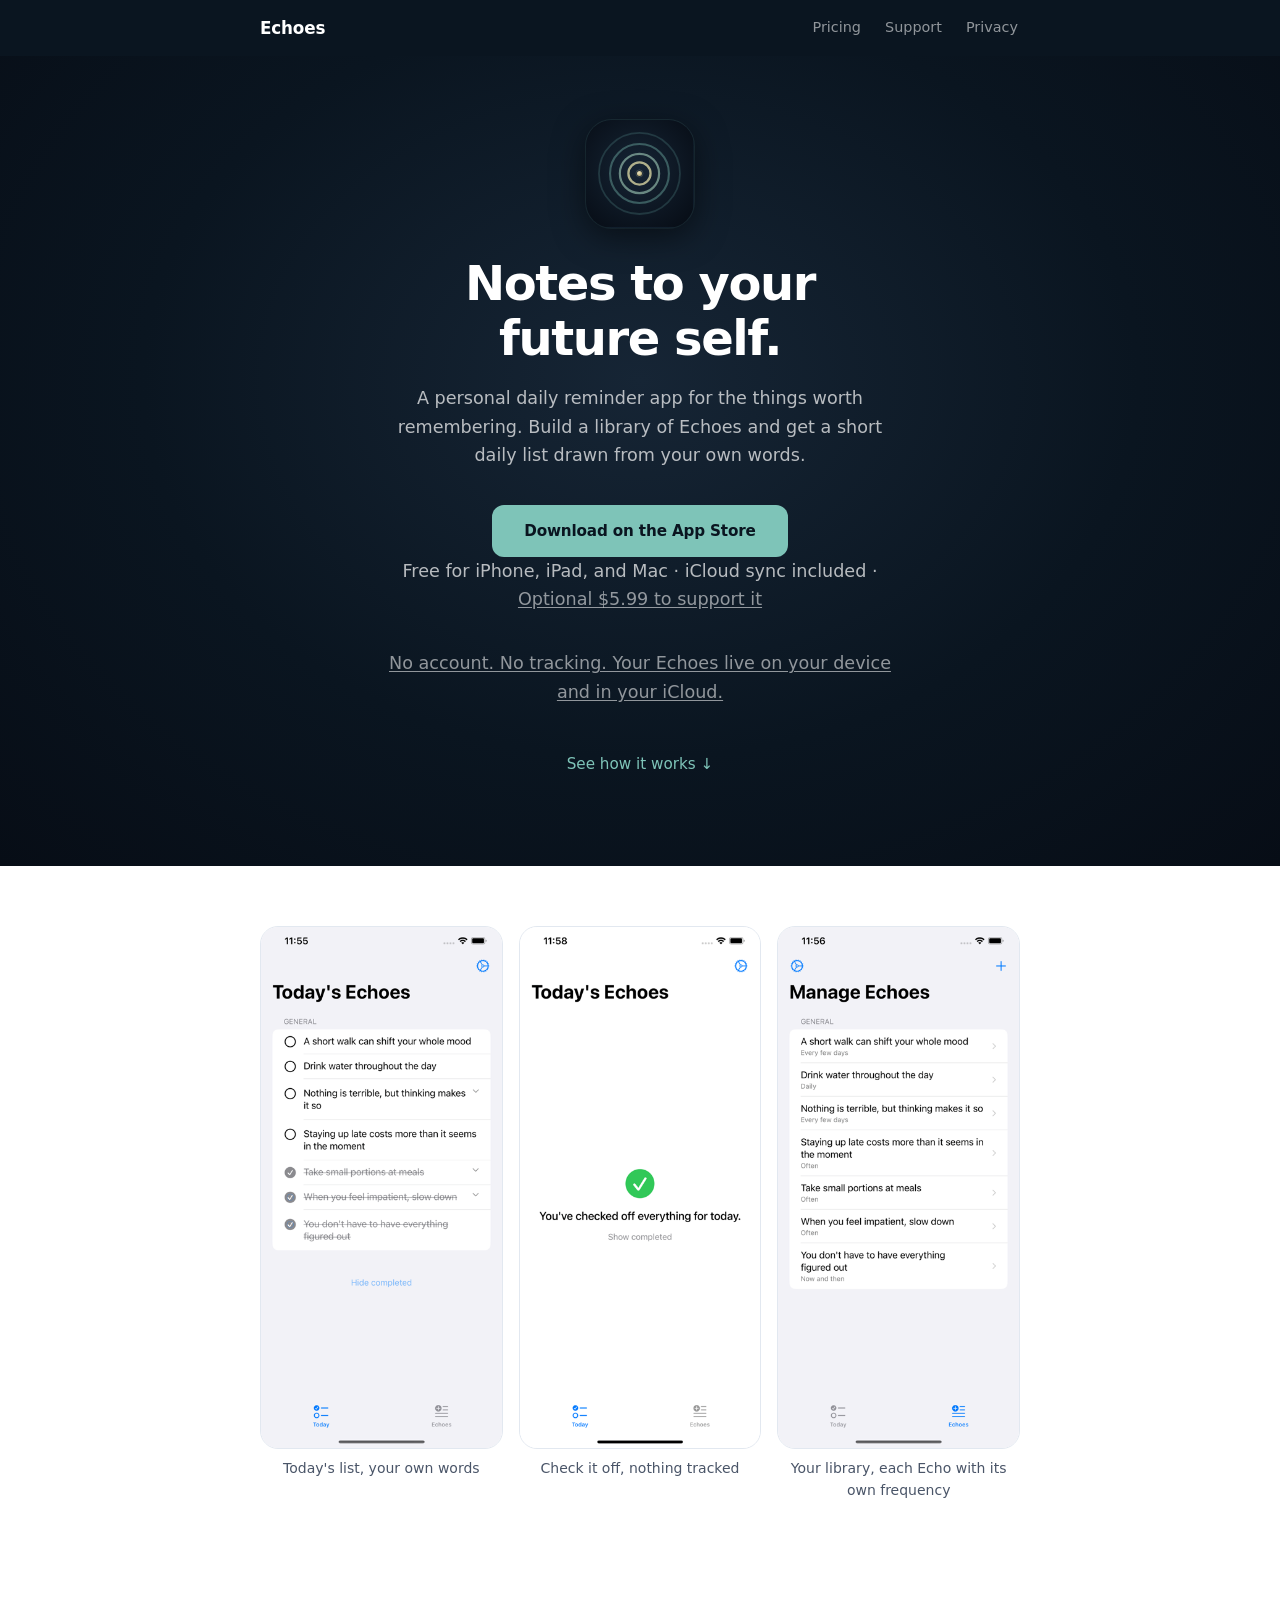
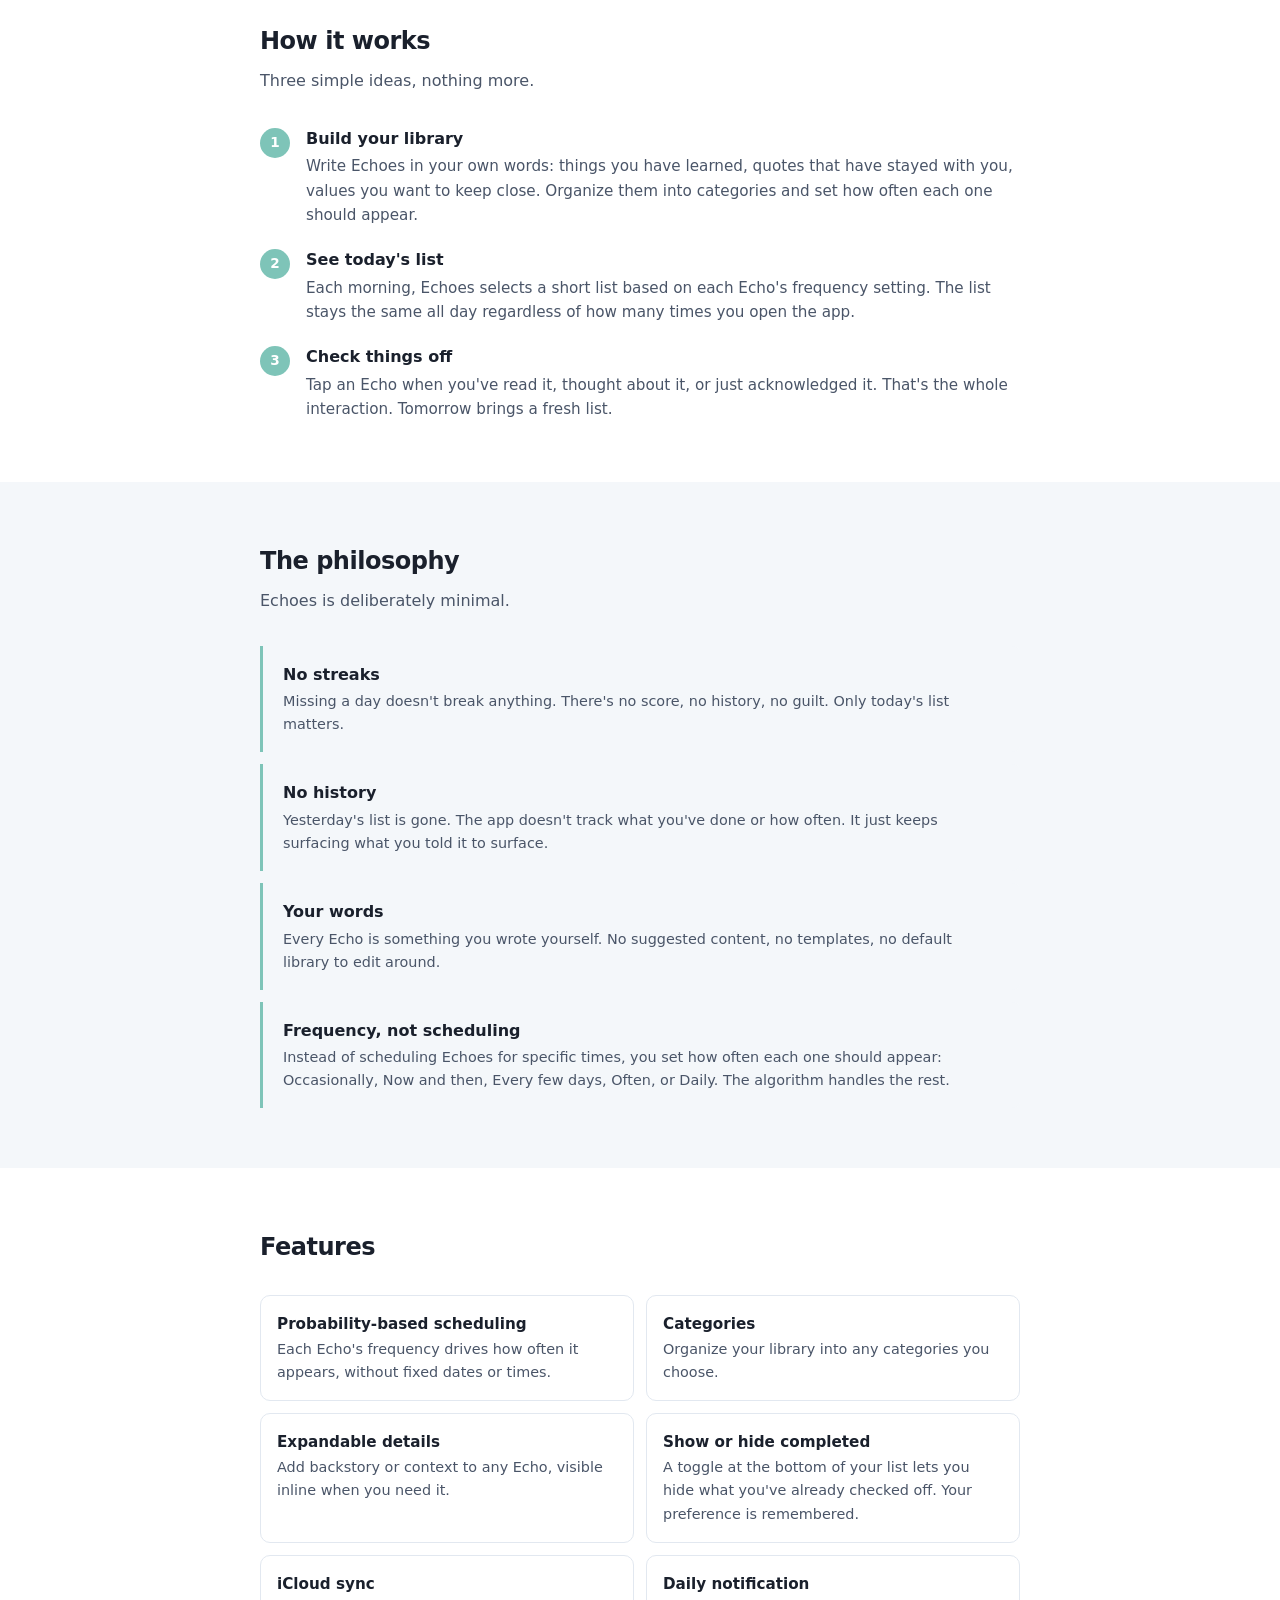
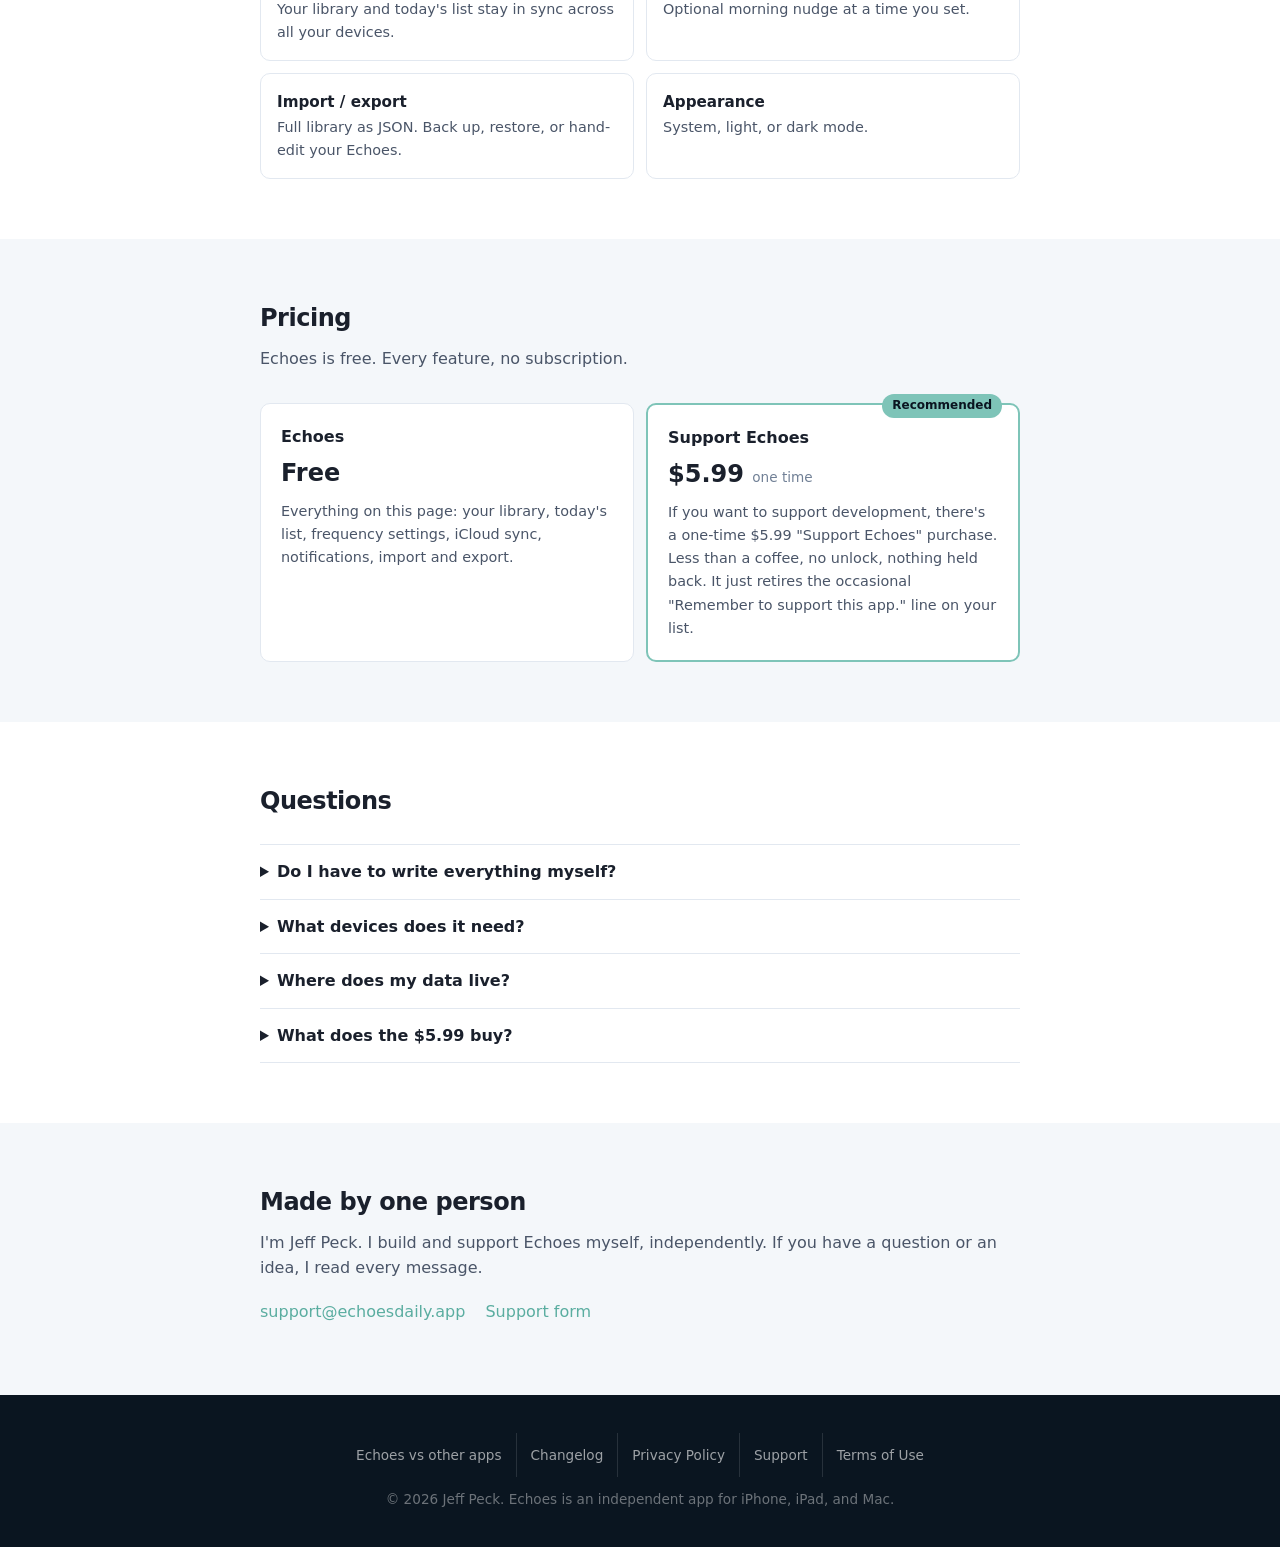
==== commit 7b1b2c6d: "Second audit pass: hero category, responsive screenshots, rivals comparison - Hero subhead now says " ====
--- a/index.html
+++ b/index.html
@@ -92,7 +92,7 @@
 <div class="hero">
     <img src="icon.svg" alt="Echoes app icon: notes to your future self" class="hero-icon" width="108" height="108">
     <h1>Notes to your<br>future self.</h1>
-    <p>A personal iOS app for the things worth remembering. Build a library of Echoes and get a short daily list drawn from your own words.</p>
+    <p>A personal daily reminder app for the things worth remembering. Build a library of Echoes and get a short daily list drawn from your own words.</p>
     <a href="https://apps.apple.com/us/app/echoes-daily/id6764227814" class="appstore-btn" target="_blank" rel="noopener">Download on the App Store</a>
     <p class="hero-note">Free for iPhone, iPad, and Mac &middot; iCloud sync included &middot; <a href="#pricing">Optional $5.99 to support it</a></p>
     <p class="hero-note"><a href="privacy/">No account. No tracking. Your Echoes live on your device and in your iCloud.</a></p>
@@ -103,15 +103,15 @@
     <div class="section-inner">
         <div class="screenshots">
             <figure>
-                <img src="screenshots/today.png" alt="Today's Echoes: a short checklist of reminders like &quot;A short walk can shift your whole mood&quot;, with three already checked off" width="390" height="844" loading="lazy">
+                <img src="screenshots/today.png" srcset="screenshots/today-390.png 390w, screenshots/today.png 780w" sizes="(max-width: 600px) 280px, 240px" alt="Today's Echoes: a short checklist of reminders like &quot;A short walk can shift your whole mood&quot;, with three already checked off" width="390" height="844" loading="lazy">
                 <figcaption>Today's list, your own words</figcaption>
             </figure>
             <figure>
-                <img src="screenshots/done.png" alt="The done screen: &quot;You've checked off everything for today.&quot;" width="390" height="844" loading="lazy">
+                <img src="screenshots/done.png" srcset="screenshots/done-390.png 390w, screenshots/done.png 780w" sizes="(max-width: 600px) 280px, 240px" alt="The done screen: &quot;You've checked off everything for today.&quot;" width="390" height="844" loading="lazy">
                 <figcaption>Check it off, nothing tracked</figcaption>
             </figure>
             <figure>
-                <img src="screenshots/library.png" alt="Manage Echoes: the library, each Echo with its frequency, like Daily, Often, or Every few days" width="390" height="844" loading="lazy">
+                <img src="screenshots/library.png" srcset="screenshots/library-390.png 390w, screenshots/library.png 780w" sizes="(max-width: 600px) 280px, 240px" alt="Manage Echoes: the library, each Echo with its frequency, like Daily, Often, or Every few days" width="390" height="844" loading="lazy">
                 <figcaption>Your library, each Echo with its own frequency</figcaption>
             </figure>
         </div>
@@ -220,7 +220,8 @@
                 <p class="price">Free</p>
                 <p>Everything on this page: your library, today's list, frequency settings, iCloud sync, notifications, import and export.</p>
             </div>
-            <div class="price-card">
+            <div class="price-card price-card-featured">
+                <span class="price-badge">Recommended</span>
                 <h3>Support Echoes</h3>
                 <p class="price">$5.99 <span>one time</span></p>
                 <p>If you want to support development, there's a one-time $5.99 "Support Echoes" purchase. Less than a coffee, no unlock, nothing held back. It just retires the occasional "Remember to support this app." line on your list.</p>
@@ -263,7 +264,7 @@
             <!-- TODO(Jeff): replace this paragraph with your one-line "why I built this" story, in your own words. -->
             <p>I'm Jeff Peck. I build and support Echoes myself, independently. If you have a question or an idea, I read every message.</p>
             <p class="founder-links">
-                <a href="mailto:jeff@echoesdaily.app">jeff@echoesdaily.app</a>
+                <a href="mailto:support@echoesdaily.app">support@echoesdaily.app</a>
                 <a href="support/">Support form</a>
                 <!-- TODO(Jeff): add a personal X / LinkedIn / Mastodon link here. -->
             </p>
@@ -273,7 +274,7 @@
 
 <footer>
     <div class="footer-links">
-        <a href="vs/">Echoes vs a journal</a>
+        <a href="vs/">Echoes vs other apps</a>
         <a href="changelog/">Changelog</a>
         <a href="privacy/">Privacy Policy</a>
         <a href="support/">Support</a>
--- a/style.css
+++ b/style.css
@@ -176,8 +176,8 @@
 /* Screenshots */
 .screenshots { display: grid; grid-template-columns: repeat(3, 1fr); gap: 16px; }
 @media (max-width: 600px) { .screenshots { grid-template-columns: 1fr; max-width: 280px; margin: 0 auto; } }
-.screenshots figure { margin: 0; text-align: center; }
-.screenshots img { width: 100%; height: auto; border-radius: 18px; border: 1px solid var(--border); }
+.screenshots figure { margin: 0; text-align: center; min-width: 0; }
+.screenshots img { display: block; width: 100%; max-width: 100%; height: auto; border-radius: 18px; border: 1px solid var(--border); }
 .screenshots figcaption { margin-top: 8px; font-size: 0.875rem; color: var(--text-light); }
 
 /* Pricing */
@@ -188,6 +188,18 @@
     background: var(--bg);
     border: 1px solid var(--border);
     border-radius: 10px;
+}
+.price-card-featured { position: relative; border: 2px solid var(--accent); }
+.price-badge {
+    position: absolute;
+    top: -11px;
+    right: 16px;
+    background: var(--accent);
+    color: #0a1520;
+    font-size: 0.75rem;
+    font-weight: 700;
+    padding: 2px 10px;
+    border-radius: 999px;
 }
 .price-card h3 { font-size: 1rem; font-weight: 600; }
 .price-card .price { font-size: 1.5rem; font-weight: 700; margin: 4px 0 8px; color: var(--text); }
